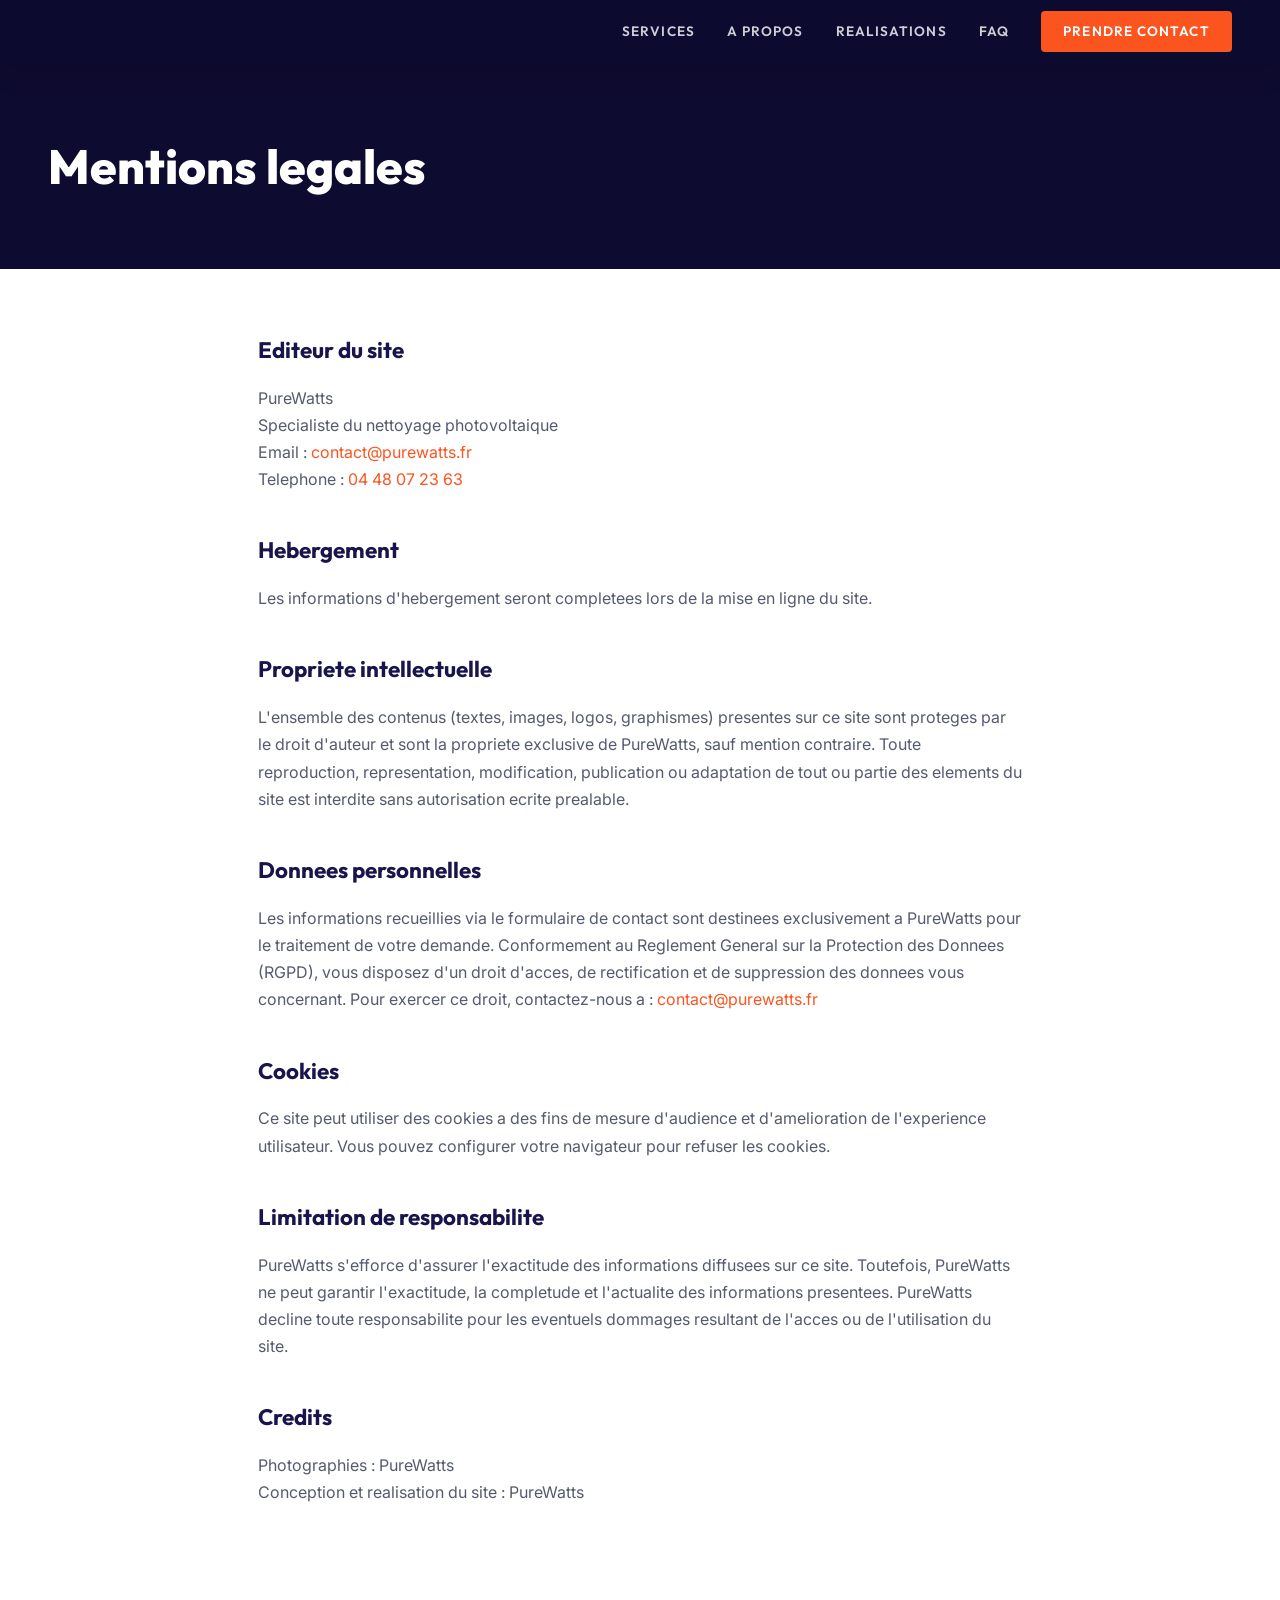
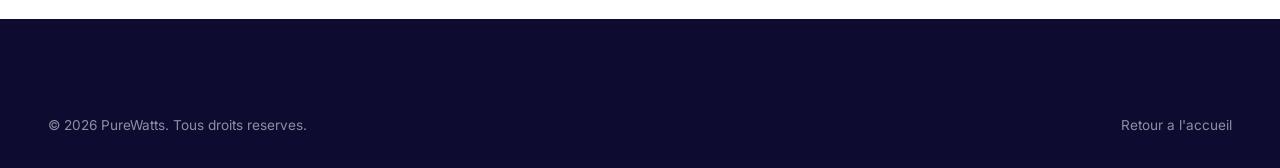
==== mentions-legales.html @ 39a07a25 "Initial commit: PureWatts site with optimized images - HTML/CSS/JS static site - Images converted to" ====
<!DOCTYPE html>
<html lang="fr">
<head>
    <meta charset="UTF-8">
    <meta name="viewport" content="width=device-width, initial-scale=1.0">
    <title>Mentions legales | PureWatts</title>
    <link rel="preconnect" href="https://fonts.googleapis.com">
    <link rel="preconnect" href="https://fonts.gstatic.com" crossorigin>
    <link href="https://fonts.googleapis.com/css2?family=Inter:wght@300;400;500;600;700&family=Outfit:wght@400;500;600;700;800;900&display=swap" rel="stylesheet">
    <link rel="stylesheet" href="assets/css/style.css">
    <style>
        .legal-hero { background: var(--navy-deep); padding: 8rem 0 4rem; color: var(--white); }
        .legal-hero h1 { font-family: var(--font-heading); font-size: clamp(2rem, 4vw, 3rem); font-weight: 800; }
        .legal-content { padding: 4rem 0 6rem; }
        .legal-content h2 { font-family: var(--font-heading); font-size: 1.4rem; font-weight: 700; color: var(--navy); margin: 2.5rem 0 1rem; }
        .legal-content h2:first-of-type { margin-top: 0; }
        .legal-content p { color: var(--text-muted); line-height: 1.7; margin-bottom: 1rem; }
        .legal-content a { color: var(--orange); }
        .legal-content a:hover { text-decoration: underline; }
    </style>
</head>
<body>
    <nav class="navbar scrolled" id="navbar">
        <div class="nav-inner">
            <a href="index.html" class="nav-logo">
                <svg width="160" height="40" viewBox="0 0 2500 600" xmlns="http://www.w3.org/2000/svg">
                    <g transform="matrix(4.166667,0,0,4.166667,0,0)">
                        <g transform="matrix(1,0,0,1,291.2968,328.3406)">
                            <path d="M0,14.184L-0.269,18.318L-0.309,18.993L-5.127,99.678C-5.176,99.67 -5.232,99.67 -5.281,99.662C-5.786,99.588 -6.282,99.507 -6.779,99.426C-7.275,99.344 -7.771,99.255 -8.26,99.157C-8.569,99.1 -8.878,99.035 -9.187,98.97C-9.48,98.913 -9.773,98.848 -10.058,98.783C-10.319,98.718 -10.579,98.661 -10.839,98.588C-12.345,98.221 -13.785,97.79 -15.136,97.277C-15.152,97.269 -15.169,97.269 -15.185,97.261C-18.676,96.293 -22.102,95.113 -25.471,93.721C-36.514,89.156 -46.441,82.508 -54.986,73.963C-72.173,56.785 -81.637,33.934 -81.637,9.635C-81.637,-14.664 -72.173,-37.506 -54.986,-54.693L-24.185,-85.494L-35.456,18.318L-36.172,24.616L0,14.184Z" style="fill:#0EAAFF;fill-rule:nonzero;"/>
                        </g>
                        <g transform="matrix(1,0,0,1,351.0515,364.4168)">
                            <path d="M0,-89.223L-42.063,31.564L-46.922,45.544L-53.384,65.239L-53.595,65.239L-48.443,-7.676L-46.466,-38.436L-46.905,-38.314L-72.604,-30.892L-81.734,-28.264L-80.937,-35.27L-69.805,-135.705L-51.047,-154.462L-30.418,-133.834L-36.448,-78.099L-24.779,-81.655L0,-89.223Z" style="fill:#FB541F;fill-rule:nonzero;"/>
                        </g>
                        <g transform="matrix(1,0,0,1,310.4121,274.7074)">
                            <path d="M0,153.775L2.832,146.199L53.375,-1.174C54.246,-0.222 55.173,0.812 56.133,1.927C56.207,2 56.272,2.073 56.329,2.146C58.241,4.352 60.308,6.866 62.497,9.706C62.578,9.804 62.652,9.902 62.725,10.007C62.741,10.032 62.757,10.056 62.774,10.081C62.798,10.105 62.814,10.121 62.823,10.146C73.93,25.518 79.928,43.933 79.928,63.268C79.928,87.567 70.464,110.41 53.277,127.596C43.642,137.239 32.409,144.69 19.62,148.949C1.608,154.949 2.612,153.319 0,153.775C-0.354,154.118 0,153.775 0,153.775" style="fill:#0EAAFF;fill-rule:nonzero;"/>
                        </g>
                        <g transform="matrix(1,0,0,1,351.2712,249.9344)">
                            <path d="M0,11.287L-22.533,19.311L-19.319,-8.024L-17.284,-5.989L-15.779,-4.492L0,11.287Z" style="fill:#0EAAFF;fill-rule:nonzero;"/>
                        </g>
                        <g transform="matrix(1,0,0,1,70.4993,543.7182)">
                            <path d="M0,-59.159C3.293,-59.159 6.263,-58.402 8.828,-56.909C11.419,-55.4 13.417,-53.335 14.936,-50.596C16.45,-47.863 17.217,-44.565 17.217,-40.792C17.217,-37.084 16.445,-33.778 14.922,-30.965C13.399,-28.15 11.398,-26.031 8.806,-24.488C6.247,-22.967 3.284,-22.196 0,-22.196C-3.21,-22.196 -6.134,-22.968 -8.692,-24.49C-11.283,-26.03 -13.284,-28.148 -14.808,-30.965C-16.33,-33.776 -17.102,-37.082 -17.102,-40.792C-17.102,-44.491 -16.335,-47.75 -14.822,-50.48C-13.319,-53.191 -11.256,-55.34 -8.691,-56.865C-6.132,-58.387 -3.208,-59.159 0,-59.159M21.213,-62.562L21.213,-62.563C18.647,-65.298 15.607,-67.426 12.177,-68.886C8.761,-70.336 5.012,-71.072 1.035,-71.072C-3.088,-71.072 -6.946,-70.339 -10.43,-68.895C-13.006,-67.826 -15.362,-66.399 -17.45,-64.645C-17.494,-66.627 -18.018,-68.095 -19.049,-69.13C-20.126,-70.205 -21.682,-70.727 -23.806,-70.727C-25.087,-70.727 -26.143,-70.527 -27.035,-70.116C-28.23,-69.565 -29.106,-68.634 -29.569,-67.425C-29.892,-66.583 -30.05,-65.545 -30.05,-64.253L-30.05,5.554C-30.05,6.833 -29.849,7.89 -29.437,8.783C-28.918,9.91 -28.048,10.781 -26.921,11.302C-26.028,11.713 -24.971,11.913 -23.691,11.913C-22.414,11.913 -21.356,11.712 -20.456,11.299C-19.245,10.738 -18.362,9.765 -17.901,8.48C-17.595,7.616 -17.447,6.621 -17.447,5.439L-17.447,-16.737C-15.36,-14.962 -13.004,-13.526 -10.429,-12.459C-6.944,-11.015 -3.087,-10.283 1.035,-10.283C5.013,-10.283 8.762,-11.019 12.178,-12.47C15.6,-13.924 18.634,-16.026 21.196,-18.718C23.746,-21.394 25.767,-24.615 27.205,-28.291C28.635,-31.95 29.36,-36.04 29.36,-40.448C29.36,-44.922 28.637,-49.083 27.213,-52.814C25.779,-56.564 23.76,-59.844 21.213,-62.562" style="fill:white;fill-rule:nonzero;"/>
                        </g>
                        <g transform="matrix(1,0,0,1,157.1313,533.1284)">
                            <path d="M0,-59.485C-0.876,-59.924 -1.903,-60.137 -3.14,-60.137C-4.35,-60.137 -5.349,-59.98 -6.195,-59.656C-7.461,-59.17 -8.422,-58.21 -8.901,-56.954C-9.226,-56.113 -9.384,-55.111 -9.384,-53.893L-9.384,-26.753C-9.384,-23.565 -10.008,-20.747 -11.24,-18.378C-12.444,-16.064 -14.104,-14.325 -16.313,-13.062C-18.539,-11.791 -21.304,-11.146 -24.531,-11.146C-27.642,-11.146 -30.22,-11.771 -32.19,-13.003C-34.155,-14.231 -35.593,-15.931 -36.587,-18.203C-37.646,-20.615 -38.182,-23.492 -38.182,-26.753L-38.182,-53.779C-38.182,-54.987 -38.34,-55.988 -38.666,-56.838C-39.132,-58.046 -40.008,-58.976 -41.2,-59.527C-42.094,-59.937 -43.149,-60.137 -44.426,-60.137C-45.558,-60.137 -46.52,-59.98 -47.368,-59.656C-48.65,-59.163 -49.585,-58.228 -50.073,-56.953C-50.398,-56.11 -50.555,-55.11 -50.555,-53.893L-50.555,-26.867C-50.555,-22.62 -49.912,-18.771 -48.641,-15.427C-47.354,-12.035 -45.512,-9.104 -43.168,-6.717C-40.824,-4.329 -38.053,-2.482 -34.932,-1.226C-31.836,0.02 -28.414,0.652 -24.761,0.652C-22.278,0.652 -19.953,0.342 -17.85,-0.27C-15.749,-0.883 -13.812,-1.753 -12.093,-2.854C-11.06,-3.517 -10.072,-4.239 -9.144,-5.01C-9.113,-4.372 -9.02,-3.797 -8.86,-3.264C-8.606,-2.417 -8.186,-1.695 -7.612,-1.12C-7.038,-0.546 -6.318,-0.126 -5.471,0.127C-4.812,0.326 -4.087,0.422 -3.256,0.422C-2.015,0.422 -1.01,0.255 -0.181,-0.089C0.991,-0.578 1.872,-1.46 2.367,-2.643C2.703,-3.459 2.874,-4.412 2.874,-5.477L2.874,-53.779C2.874,-54.983 2.716,-55.984 2.39,-56.843C1.934,-58.019 1.108,-58.932 0,-59.485" style="fill:white;fill-rule:nonzero;"/>
                        </g>
                        <g transform="matrix(1,0,0,1,360.4804,531.7756)">
                            <path d="M0,-57.661C-1.511,-58.104 -2.644,-58.132 -3.461,-57.748C-4.287,-57.36 -4.99,-56.395 -5.61,-54.796L-21.215,-13.528L-35.652,-54.872C-35.837,-55.513 -36.121,-56.051 -36.494,-56.473C-36.864,-56.888 -37.311,-57.218 -37.825,-57.453C-38.348,-57.689 -39.033,-57.803 -39.919,-57.803C-40.707,-57.803 -41.385,-57.688 -41.937,-57.459C-42.516,-57.218 -42.983,-56.848 -43.325,-56.36C-43.633,-55.92 -43.91,-55.369 -44.175,-54.665L-58.619,-13.876L-74.227,-55.034C-74.771,-56.484 -75.406,-57.337 -76.169,-57.643C-76.897,-57.934 -77.979,-57.862 -79.483,-57.42C-80.361,-57.156 -81.061,-56.792 -81.562,-56.336C-82.112,-55.835 -82.416,-55.243 -82.467,-54.579C-82.516,-53.971 -82.368,-53.206 -82.01,-52.227L-62.633,-2.482C-62.457,-1.773 -62.235,-1.224 -61.954,-0.803C-61.648,-0.344 -61.211,-0.007 -60.653,0.198C-60.155,0.379 -59.504,0.471 -58.72,0.471C-58.017,0.471 -57.407,0.379 -56.903,0.196C-56.345,-0.01 -55.886,-0.389 -55.539,-0.933C-55.239,-1.404 -54.959,-1.984 -54.702,-2.671L-39.919,-45.404L-25.13,-2.657C-24.871,-1.965 -24.599,-1.401 -24.298,-0.932C-23.951,-0.388 -23.491,-0.008 -22.931,0.198C-22.432,0.379 -21.822,0.471 -21.118,0.471C-20.415,0.471 -19.806,0.379 -19.301,0.197C-18.761,-0.003 -18.313,-0.327 -17.968,-0.77C-17.645,-1.185 -17.391,-1.713 -17.227,-2.291L2.174,-52.228C2.796,-53.835 2.908,-55.022 2.516,-55.857C2.124,-56.688 1.277,-57.295 0,-57.661" style="fill:white;fill-rule:nonzero;"/>
                        </g>
                        <g transform="matrix(1,0,0,1,417.8251,503.7692)">
                            <path d="M0,-0.121C0,4.072 -0.903,7.847 -2.684,11.098C-4.466,14.351 -6.897,16.959 -9.91,18.851C-12.912,20.739 -16.314,21.696 -20.02,21.696C-24.29,21.696 -28.102,20.754 -31.351,18.897C-34.594,17.045 -37.139,14.461 -38.915,11.219C-40.696,7.968 -41.598,4.233 -41.598,0.119C-41.598,-4.154 -40.695,-7.991 -38.914,-11.283C-37.135,-14.569 -34.625,-17.216 -31.456,-19.148C-28.288,-21.079 -24.521,-22.057 -20.261,-22.057C-16.633,-22.057 -13.247,-21.138 -10.197,-19.325C-7.143,-17.507 -4.654,-14.938 -2.799,-11.69C-0.942,-8.441 0,-4.549 0,-0.121M6.574,-28.688L6.573,-28.689C6.042,-29.027 5.313,-29.198 4.409,-29.198C2.948,-29.198 1.888,-28.78 1.257,-27.955C0.653,-27.166 0.36,-25.935 0.36,-24.191L0.36,-19.031C-1.066,-20.762 -2.617,-22.32 -4.266,-23.678C-6.342,-25.388 -8.777,-26.751 -11.503,-27.727C-14.23,-28.704 -17.539,-29.198 -21.338,-29.198C-25.234,-29.198 -28.919,-28.436 -32.291,-26.933C-35.653,-25.434 -38.654,-23.337 -41.213,-20.701C-43.77,-18.059 -45.784,-14.976 -47.199,-11.537C-48.618,-8.09 -49.338,-4.329 -49.338,-0.36C-49.338,3.768 -48.618,7.647 -47.201,11.171C-45.786,14.693 -43.793,17.836 -41.278,20.513C-38.763,23.192 -35.779,25.311 -32.41,26.812C-29.036,28.315 -25.311,29.077 -21.338,29.077C-17.044,29.077 -13.316,28.353 -10.257,26.927C-7.218,25.511 -4.705,23.82 -2.787,21.902C-1.521,20.636 -0.468,19.435 0.36,18.315L0.363,24.488C0.535,26.139 0.893,27.261 1.456,27.918C2.048,28.607 3.001,28.956 4.289,28.956C5.186,28.956 5.896,28.82 6.464,28.537C7.082,28.227 7.522,27.691 7.769,26.946C7.988,26.29 8.099,25.443 8.099,24.428L8.099,-24.191C8.099,-25.376 7.993,-26.294 7.773,-26.997C7.533,-27.765 7.131,-28.333 6.574,-28.688" style="fill:white;fill-rule:nonzero;"/>
                        </g>
                        <g transform="matrix(1,0,0,1,467.7238,511.4317)">
                            <path d="M0,-34.966L-0.004,-34.967C-0.6,-35.194 -1.352,-35.304 -2.314,-35.304L-14.781,-35.125L-14.781,-52.451C-14.781,-53.429 -14.919,-54.18 -15.201,-54.745C-15.505,-55.353 -15.992,-55.789 -16.65,-56.043C-17.236,-56.267 -18.01,-56.381 -18.95,-56.381C-19.848,-56.381 -20.559,-56.243 -21.124,-55.961C-21.736,-55.655 -22.173,-55.168 -22.423,-54.513C-22.651,-53.921 -22.761,-53.129 -22.761,-52.091L-22.761,-35.151L-29.608,-35.304C-31.042,-35.304 -32.066,-35.024 -32.738,-34.447C-33.429,-33.856 -33.778,-32.862 -33.778,-31.494C-33.778,-30.053 -33.493,-29.044 -32.907,-28.409C-32.309,-27.76 -31.309,-27.445 -29.835,-27.445L-22.761,-27.6L-22.761,2.995C-22.761,6.386 -22.432,9.278 -21.781,11.592C-21.116,13.967 -19.97,15.892 -18.378,17.316C-16.803,18.728 -14.728,19.779 -12.211,20.438C-9.735,21.086 -6.645,21.415 -3.025,21.415C-2.084,21.415 -1.31,21.302 -0.72,21.076C-0.066,20.823 0.42,20.387 0.725,19.779C1.008,19.214 1.146,18.464 1.146,17.485C1.146,16.506 1.008,15.755 0.725,15.191C0.42,14.582 -0.066,14.146 -0.722,13.892C-1.318,13.665 -2.11,13.554 -3.144,13.554C-5.355,13.554 -7.264,13.455 -8.82,13.26C-10.303,13.076 -11.476,12.653 -12.308,12.001C-13.128,11.359 -13.747,10.348 -14.147,8.997C-14.568,7.582 -14.781,5.643 -14.781,3.233L-14.781,-27.625L-2.066,-27.445C-1.099,-27.445 -0.36,-27.557 0.189,-27.787C0.816,-28.046 1.266,-28.518 1.527,-29.192C1.751,-29.778 1.864,-30.553 1.864,-31.494C1.864,-32.38 1.723,-33.111 1.443,-33.668C1.14,-34.276 0.654,-34.712 0,-34.966" style="fill:white;fill-rule:nonzero;"/>
                        </g>
                        <g transform="matrix(1,0,0,1,507.4839,511.4317)">
                            <path d="M0,-34.966L-0.004,-34.967C-0.598,-35.194 -1.352,-35.304 -2.314,-35.304L-14.781,-35.125L-14.781,-52.451C-14.781,-53.429 -14.918,-54.179 -15.201,-54.745C-15.505,-55.353 -15.992,-55.789 -16.65,-56.043C-17.244,-56.27 -17.998,-56.381 -18.95,-56.381C-19.848,-56.381 -20.559,-56.243 -21.124,-55.961C-21.736,-55.655 -22.173,-55.168 -22.423,-54.514C-22.65,-53.922 -22.761,-53.13 -22.761,-52.091L-22.761,-35.151L-29.608,-35.304C-31.042,-35.304 -32.066,-35.024 -32.738,-34.447C-33.429,-33.856 -33.778,-32.862 -33.778,-31.494C-33.778,-30.053 -33.493,-29.044 -32.907,-28.409C-32.309,-27.76 -31.309,-27.445 -29.835,-27.445L-22.761,-27.6L-22.761,2.995C-22.761,6.386 -22.432,9.278 -21.781,11.593C-21.115,13.967 -19.969,15.892 -18.378,17.316C-16.803,18.728 -14.728,19.779 -12.211,20.438C-9.735,21.086 -6.645,21.415 -3.024,21.415C-2.071,21.415 -1.318,21.305 -0.719,21.076C-0.065,20.822 0.421,20.386 0.725,19.779C1.008,19.214 1.146,18.464 1.146,17.485C1.146,16.506 1.008,15.755 0.725,15.191C0.421,14.583 -0.065,14.147 -0.722,13.892C-1.318,13.665 -2.11,13.554 -3.143,13.554C-5.355,13.554 -7.264,13.455 -8.82,13.26C-10.302,13.076 -11.475,12.653 -12.308,12.001C-13.127,11.36 -13.746,10.349 -14.147,8.997C-14.568,7.582 -14.781,5.643 -14.781,3.233L-14.781,-27.625L-2.066,-27.445C-1.099,-27.445 -0.36,-27.557 0.19,-27.787C0.818,-28.047 1.267,-28.519 1.527,-29.192C1.754,-29.785 1.865,-30.538 1.865,-31.494C1.865,-32.378 1.723,-33.109 1.444,-33.669C1.14,-34.276 0.654,-34.713 0,-34.966" style="fill:white;fill-rule:nonzero;"/>
                        </g>
                        <g transform="matrix(1,0,0,1,557.5434,499.0502)">
                            <path d="M0,9.676C-1.322,7.615 -3.056,5.922 -5.156,4.645C-7.222,3.39 -9.542,2.363 -12.053,1.592C-14.492,0.845 -16.956,0.138 -19.368,-0.507C-21.045,-0.986 -22.651,-1.468 -24.143,-1.939C-25.619,-2.405 -26.911,-2.953 -27.983,-3.567C-29.027,-4.162 -29.874,-4.894 -30.5,-5.744C-31.1,-6.555 -31.404,-7.588 -31.404,-8.814C-31.404,-10.52 -30.937,-12.039 -30.015,-13.329C-29.085,-14.629 -27.738,-15.651 -26.013,-16.364C-24.255,-17.09 -22.233,-17.459 -20.005,-17.459C-18.472,-17.459 -16.972,-17.264 -15.547,-16.88C-14.116,-16.492 -12.707,-15.924 -11.36,-15.193C-10.019,-14.464 -8.714,-13.469 -7.48,-12.239C-6.471,-11.227 -5.46,-10.794 -4.471,-10.938C-3.54,-11.078 -2.659,-11.604 -1.831,-12.525C-1.099,-13.443 -0.775,-14.351 -0.871,-15.225C-0.969,-16.094 -1.538,-16.996 -2.593,-17.964C-3.658,-19.028 -4.843,-19.962 -6.113,-20.742C-7.377,-21.515 -8.736,-22.194 -10.152,-22.761C-11.58,-23.332 -13.129,-23.766 -14.757,-24.051C-16.384,-24.335 -18.15,-24.479 -20.005,-24.479C-23.742,-24.479 -27.086,-23.817 -29.946,-22.511C-32.82,-21.197 -35.095,-19.359 -36.705,-17.047C-38.324,-14.722 -39.144,-11.952 -39.144,-8.814C-39.144,-6.079 -38.569,-3.799 -37.436,-2.035C-36.31,-0.286 -34.815,1.146 -32.994,2.221C-31.203,3.279 -29.166,4.164 -26.942,4.85C-24.731,5.534 -22.485,6.161 -20.273,6.713C-18.763,7.112 -17.258,7.534 -15.799,7.965C-14.358,8.395 -13.017,8.908 -11.815,9.488C-10.628,10.063 -9.56,10.742 -8.639,11.507C-7.752,12.248 -7.036,13.171 -6.514,14.249C-5.996,15.324 -5.733,16.59 -5.733,18.01C-5.733,20.777 -6.977,22.91 -9.536,24.529C-12.141,26.178 -15.623,27.014 -19.886,27.014C-20.964,27.014 -22.137,26.896 -23.372,26.665C-24.611,26.432 -25.868,26.079 -27.108,25.615C-28.345,25.151 -29.522,24.583 -30.604,23.924C-31.665,23.282 -32.548,22.573 -33.238,21.808C-34.61,20.349 -35.729,19.55 -36.659,19.361C-37.652,19.161 -38.665,19.611 -39.671,20.69C-40.29,21.145 -40.723,21.66 -40.956,22.219C-41.218,22.846 -41.197,23.521 -40.893,24.224C-40.639,24.82 -40.217,25.54 -39.62,26.39C-38.707,27.553 -37.491,28.625 -36.005,29.573C-34.536,30.512 -32.911,31.335 -31.175,32.019C-29.425,32.71 -27.578,33.244 -25.683,33.606C-23.785,33.97 -21.875,34.155 -20.005,34.155C-13.687,34.155 -8.397,32.669 -4.282,29.737C-0.109,26.76 2.007,22.735 2.007,17.771C2.007,14.484 1.332,11.76 0,9.676" style="fill:white;fill-rule:nonzero;"/>
                        </g>
                    </g>
                </svg>
            </a>
            <div class="nav-links">
                <a href="index.html#services">Services</a>
                <a href="index.html#apropos">A propos</a>
                <a href="index.html#portfolio">Realisations</a>
                <a href="index.html#faq">FAQ</a>
                <a href="index.html#contact" class="nav-cta">Prendre contact</a>
            </div>
        </div>
    </nav>

    <section class="legal-hero">
        <div class="container">
            <h1>Mentions legales</h1>
        </div>
    </section>

    <section class="legal-content">
        <div class="container container--narrow">
            <h2>Editeur du site</h2>
            <p>PureWatts<br>
            Specialiste du nettoyage photovoltaique<br>
            Email : <a href="mailto:contact@purewatts.fr">contact@purewatts.fr</a><br>
            Telephone : <a href="tel:0448072363">04 48 07 23 63</a></p>

            <h2>Hebergement</h2>
            <p>Les informations d'hebergement seront completees lors de la mise en ligne du site.</p>

            <h2>Propriete intellectuelle</h2>
            <p>L'ensemble des contenus (textes, images, logos, graphismes) presentes sur ce site sont proteges par le droit d'auteur et sont la propriete exclusive de PureWatts, sauf mention contraire. Toute reproduction, representation, modification, publication ou adaptation de tout ou partie des elements du site est interdite sans autorisation ecrite prealable.</p>

            <h2>Donnees personnelles</h2>
            <p>Les informations recueillies via le formulaire de contact sont destinees exclusivement a PureWatts pour le traitement de votre demande. Conformement au Reglement General sur la Protection des Donnees (RGPD), vous disposez d'un droit d'acces, de rectification et de suppression des donnees vous concernant. Pour exercer ce droit, contactez-nous a : <a href="mailto:contact@purewatts.fr">contact@purewatts.fr</a></p>

            <h2>Cookies</h2>
            <p>Ce site peut utiliser des cookies a des fins de mesure d'audience et d'amelioration de l'experience utilisateur. Vous pouvez configurer votre navigateur pour refuser les cookies.</p>

            <h2>Limitation de responsabilite</h2>
            <p>PureWatts s'efforce d'assurer l'exactitude des informations diffusees sur ce site. Toutefois, PureWatts ne peut garantir l'exactitude, la completude et l'actualite des informations presentees. PureWatts decline toute responsabilite pour les eventuels dommages resultant de l'acces ou de l'utilisation du site.</p>

            <h2>Credits</h2>
            <p>Photographies : PureWatts<br>
            Conception et realisation du site : PureWatts</p>
        </div>
    </section>

    <footer class="footer">
        <div class="container">
            <div class="footer-bottom" style="border-top: none; padding-top: 0;">
                <p>&copy; 2026 PureWatts. Tous droits reserves.</p>
                <a href="index.html">Retour a l'accueil</a>
            </div>
        </div>
    </footer>
</body>
</html>
---- assets/css/style.css ----
/* ==========================================
   PUREWATTS - DESIGN SYSTEM
   Primary: #19144C | Secondary: #FB541F
   Accent: #0EAAFF | Bold + Dynamic
   ========================================== */

:root {
    --navy: #19144C;
    --navy-deep: #0E0B30;
    --orange: #FB541F;
    --orange-hover: #e04510;
    --blue: #0EAAFF;
    --white: #FFFFFF;
    --off-white: #F5F6FA;
    --gray-100: #E8EAF0;
    --gray-200: #C9CDD8;
    --gray-400: #8B90A0;
    --gray-600: #555A6E;
    --gray-800: #2A2D3A;
    --text: #0F1029;
    --text-muted: #555A6E;
    --font-heading: 'Outfit', sans-serif;
    --font-body: 'Inter', sans-serif;
    --ease: cubic-bezier(0.19, 1, 0.22, 1);
    --ease-out: cubic-bezier(0.16, 1, 0.3, 1);
}

/* ========== RESET ========== */
*, *::before, *::after { box-sizing: border-box; margin: 0; padding: 0; }
html { scroll-behavior: smooth; -webkit-font-smoothing: antialiased; -moz-osx-font-smoothing: grayscale; }
body { font-family: var(--font-body); font-size: 16px; line-height: 1.6; color: var(--text); background: var(--white); overflow-x: hidden; }
img { max-width: 100%; height: auto; display: block; }
a { text-decoration: none; color: inherit; transition: color 0.25s ease; }
button { border: none; background: none; cursor: pointer; font-family: inherit; }
ul { list-style: none; }
input, select, textarea { font-family: inherit; font-size: inherit; }

/* ========== UTILITIES ========== */
.container { max-width: 1280px; margin: 0 auto; padding: 0 clamp(1.5rem, 4vw, 3rem); }
.container--narrow { max-width: 860px; }

.section { padding: clamp(5rem, 10vw, 10rem) 0; }
.section-dark { background: var(--navy-deep); color: var(--white); }
.section-light { background: var(--off-white); }
.section-navy { background: var(--navy); color: var(--white); }

.section-header { max-width: 700px; margin-bottom: clamp(3rem, 6vw, 5rem); }
.section-header--center { max-width: 700px; margin-left: auto; margin-right: auto; text-align: center; }
.section-tag { display: inline-block; font-family: var(--font-heading); font-size: 0.8rem; font-weight: 700; text-transform: uppercase; letter-spacing: 0.15em; color: var(--orange); margin-bottom: 1rem; }
.section-title { font-family: var(--font-heading); font-size: clamp(2rem, 4.5vw, 3.5rem); font-weight: 800; line-height: 1.1; margin-bottom: 1.25rem; }
.section-title em { font-style: normal; color: var(--orange); }
.section-dark .section-title em, .section-navy .section-title em { color: var(--blue); }
.section-desc { font-size: 1.1rem; line-height: 1.7; color: var(--text-muted); max-width: 600px; }
.section-dark .section-desc { color: var(--gray-200); }

/* ========== BUTTONS ========== */
.btn { display: inline-flex; align-items: center; justify-content: center; gap: 0.5rem; font-family: var(--font-heading); font-weight: 600; font-size: 0.95rem; padding: 1rem 2rem; border-radius: 4px; transition: all 0.3s var(--ease); cursor: pointer; text-transform: uppercase; letter-spacing: 0.05em; }
.btn-primary { background: var(--orange); color: var(--white); }
.btn-primary:hover { background: var(--orange-hover); transform: translateY(-2px); box-shadow: 0 10px 30px rgba(251, 84, 31, 0.3); }
.btn-ghost { border: 2px solid rgba(255,255,255,0.4); color: var(--white); backdrop-filter: blur(4px); }
.btn-ghost:hover { border-color: var(--white); background: rgba(255,255,255,0.1); }
.btn-lg { padding: 1.2rem 2.5rem; font-size: 1rem; }
.btn-full { width: 100%; }

/* ========== NAVBAR ========== */
.navbar { position: fixed; top: 0; left: 0; right: 0; z-index: 1000; padding: 1rem 0; transition: all 0.4s var(--ease); }
.navbar.scrolled { background: rgba(14, 11, 48, 0.95); backdrop-filter: blur(20px); padding: 0.6rem 0; box-shadow: 0 4px 30px rgba(0,0,0,0.2); }
.nav-inner { max-width: 1280px; margin: 0 auto; padding: 0 clamp(1.5rem, 4vw, 3rem); display: flex; align-items: center; justify-content: space-between; }
.nav-logo svg { height: 36px; width: auto; }
.nav-links { display: flex; align-items: center; gap: 2rem; }
.nav-links a { font-family: var(--font-heading); font-size: 0.85rem; font-weight: 600; color: rgba(255,255,255,0.8); text-transform: uppercase; letter-spacing: 0.08em; transition: color 0.25s ease; position: relative; }
.nav-links a:hover { color: var(--white); }
.nav-links a::after { content: ''; position: absolute; bottom: -4px; left: 0; width: 0; height: 2px; background: var(--orange); transition: width 0.3s var(--ease); }
.nav-links a:hover::after { width: 100%; }
.nav-cta { background: var(--orange) !important; color: var(--white) !important; padding: 0.6rem 1.4rem !important; border-radius: 4px; }
.nav-cta::after { display: none !important; }
.nav-cta:hover { background: var(--orange-hover) !important; }

.nav-burger { display: none; width: 30px; height: 24px; position: relative; flex-direction: column; justify-content: space-between; }
.nav-burger span { display: block; width: 100%; height: 2px; background: var(--white); transition: all 0.3s ease; transform-origin: center; }
.nav-burger.active span:nth-child(1) { transform: rotate(45deg) translate(8px, 8px); }
.nav-burger.active span:nth-child(2) { opacity: 0; }
.nav-burger.active span:nth-child(3) { transform: rotate(-45deg) translate(8px, -8px); }

.mobile-menu { position: fixed; top: 0; left: 0; right: 0; bottom: 0; background: var(--navy-deep); z-index: 999; display: flex; flex-direction: column; align-items: center; justify-content: center; gap: 2rem; opacity: 0; visibility: hidden; transition: all 0.4s var(--ease); }
.mobile-menu.active { opacity: 1; visibility: visible; }
.mobile-menu a { font-family: var(--font-heading); font-size: 2rem; font-weight: 700; color: var(--white); text-transform: uppercase; letter-spacing: 0.05em; }

@media (max-width: 768px) {
    .nav-links { display: none; }
    .nav-burger { display: flex; }
}

/* ========== HERO ========== */
.hero { position: relative; min-height: 100vh; display: flex; align-items: center; overflow: hidden; }
.hero-bg { position: absolute; inset: 0; }
.hero-bg img { width: 100%; height: 100%; object-fit: cover; transform: scale(1.1); }
.hero-overlay { position: absolute; inset: 0; background: linear-gradient(135deg, rgba(14,11,48,0.85) 0%, rgba(14,11,48,0.5) 50%, rgba(14,11,48,0.3) 100%); }
.hero-content { position: relative; z-index: 2; max-width: 1280px; margin: 0 auto; padding: 0 clamp(1.5rem, 4vw, 3rem); padding-top: 6rem; }
.hero-tag { font-family: var(--font-heading); font-size: 0.8rem; font-weight: 700; text-transform: uppercase; letter-spacing: 0.2em; color: var(--orange); margin-bottom: 1.5rem; display: flex; align-items: center; gap: 1rem; }
.hero-tag::before { content: ''; width: 40px; height: 2px; background: var(--orange); }
.hero-title { font-family: var(--font-heading); font-size: clamp(2.8rem, 7vw, 6rem); font-weight: 900; line-height: 1.05; color: var(--white); margin-bottom: 1.5rem; }
.hero-title .title-line { display: block; }
.hero-title em { font-style: normal; color: var(--blue); }
.hero-sub { font-size: clamp(1rem, 1.5vw, 1.2rem); color: rgba(255,255,255,0.75); max-width: 550px; line-height: 1.7; margin-bottom: 2.5rem; }
.hero-actions { display: flex; gap: 1rem; flex-wrap: wrap; }
.hero-scroll { position: absolute; bottom: 2rem; left: 50%; transform: translateX(-50%); z-index: 2; }
.scroll-line { width: 1px; height: 60px; background: linear-gradient(to bottom, var(--orange), transparent); animation: scrollPulse 2s ease-in-out infinite; }

@keyframes scrollPulse {
    0%, 100% { opacity: 0.3; transform: scaleY(0.6); }
    50% { opacity: 1; transform: scaleY(1); }
}

/* ========== STATS BAND ========== */
.stats-band { background: var(--navy); padding: clamp(3rem, 5vw, 4rem) 0; border-bottom: 3px solid var(--orange); }
.stats-grid { display: grid; grid-template-columns: repeat(4, 1fr); gap: 2rem; text-align: center; }
.stat-item { color: var(--white); }
.stat-number { font-family: var(--font-heading); font-size: clamp(2.5rem, 5vw, 4rem); font-weight: 900; color: var(--blue); display: inline; }
.stat-suffix { font-family: var(--font-heading); font-size: clamp(1.5rem, 3vw, 2.5rem); font-weight: 900; color: var(--blue); }
.stat-label { display: block; font-size: 0.85rem; color: var(--gray-200); margin-top: 0.25rem; text-transform: uppercase; letter-spacing: 0.05em; font-weight: 500; }

@media (max-width: 768px) {
    .stats-grid { grid-template-columns: repeat(2, 1fr); gap: 2rem 1rem; }
}

/* ========== SERVICES ========== */
.services-grid { display: flex; flex-direction: column; gap: clamp(3rem, 6vw, 5rem); }
.service-card { display: grid; grid-template-columns: 1fr 1fr; gap: clamp(2rem, 4vw, 4rem); align-items: center; }
.service-card--reverse { direction: rtl; }
.service-card--reverse > * { direction: ltr; }
.service-img { position: relative; border-radius: 8px; overflow: hidden; aspect-ratio: 4/3; }
.service-img img { width: 100%; height: 100%; object-fit: cover; transition: transform 0.65s var(--ease); }
.service-card:hover .service-img img { transform: scale(1.05); }
.service-img::after { content: ''; position: absolute; inset: 0; background: linear-gradient(to top, rgba(14,11,48,0.3), transparent); }
.service-number { font-family: var(--font-heading); font-size: 4rem; font-weight: 900; color: rgba(255,255,255,0.06); line-height: 1; margin-bottom: -1rem; display: block; }
.service-content h3 { font-family: var(--font-heading); font-size: clamp(1.5rem, 3vw, 2rem); font-weight: 800; color: var(--white); margin-bottom: 1rem; }
.service-content p { color: var(--gray-200); line-height: 1.7; margin-bottom: 1.5rem; }
.service-list { display: flex; flex-direction: column; gap: 0.5rem; }
.service-list li { color: var(--gray-200); padding-left: 1.5rem; position: relative; font-size: 0.95rem; }
.service-list li::before { content: ''; position: absolute; left: 0; top: 0.6em; width: 8px; height: 2px; background: var(--orange); }

@media (max-width: 768px) {
    .service-card, .service-card--reverse { grid-template-columns: 1fr; direction: ltr; }
}

/* ========== METHOD ========== */
.method-grid { display: grid; grid-template-columns: 1fr 1fr; gap: clamp(3rem, 6vw, 6rem); align-items: center; }
.method-img-stack { position: relative; }
.method-img-1 { border-radius: 8px; width: 85%; position: relative; z-index: 1; }
.method-img-2 { border-radius: 8px; width: 55%; position: absolute; bottom: -2rem; right: 0; z-index: 2; box-shadow: 0 20px 60px rgba(0,0,0,0.15); border: 4px solid var(--white); }
.method-steps { display: flex; flex-direction: column; gap: 1.5rem; margin-top: 2rem; }
.method-step { display: flex; gap: 1.25rem; align-items: flex-start; }
.step-num { font-family: var(--font-heading); font-size: 1rem; font-weight: 800; color: var(--orange); min-width: 2.5rem; height: 2.5rem; display: flex; align-items: center; justify-content: center; border: 2px solid var(--orange); border-radius: 50%; flex-shrink: 0; }
.step-body h4 { font-family: var(--font-heading); font-size: 1.1rem; font-weight: 700; margin-bottom: 0.25rem; color: var(--navy); }
.step-body p { font-size: 0.95rem; color: var(--text-muted); line-height: 1.6; }

@media (max-width: 768px) {
    .method-grid { grid-template-columns: 1fr; }
    .method-visual { order: -1; }
}

/* ========== PARALLAX ========== */
.parallax-section { position: relative; min-height: 70vh; display: flex; align-items: center; justify-content: center; text-align: center; overflow: hidden; }
.parallax-bg { position: absolute; inset: -20%; }
.parallax-bg img { width: 100%; height: 100%; object-fit: cover; }
.parallax-section::after { content: ''; position: absolute; inset: 0; background: rgba(14,11,48,0.75); }
.parallax-content { position: relative; z-index: 2; max-width: 750px; padding: 3rem clamp(1.5rem, 4vw, 3rem); }
.parallax-title { font-family: var(--font-heading); font-size: clamp(2rem, 4vw, 3rem); font-weight: 800; color: var(--white); line-height: 1.15; margin-bottom: 1.25rem; }
.parallax-title em { font-style: normal; color: var(--blue); }
.parallax-sub { font-size: 1.1rem; color: rgba(255,255,255,0.7); line-height: 1.7; margin-bottom: 2rem; }

/* ========== ABOUT ========== */
.about-grid { display: grid; grid-template-columns: 1fr 1fr; gap: clamp(3rem, 6vw, 6rem); align-items: center; }
.about-text { font-size: 1.05rem; color: var(--text-muted); line-height: 1.7; margin-bottom: 1rem; }
.about-features { display: flex; flex-direction: column; gap: 0.75rem; margin-top: 1.5rem; }
.about-feature { display: flex; align-items: center; gap: 0.75rem; font-weight: 500; color: var(--navy); }
.about-feature svg { color: var(--orange); flex-shrink: 0; }
.about-visual { position: relative; border-radius: 8px; overflow: hidden; }
.about-visual img { width: 100%; height: auto; border-radius: 8px; }
.about-visual::after { content: ''; position: absolute; bottom: 0; left: 0; right: 0; height: 40%; background: linear-gradient(to top, rgba(14,11,48,0.2), transparent); border-radius: 0 0 8px 8px; }

@media (max-width: 768px) {
    .about-grid { grid-template-columns: 1fr; }
}

/* ========== CLIENTS ========== */
.clients-grid { display: grid; grid-template-columns: repeat(4, 1fr); gap: 1.5rem; }
.client-type { background: rgba(255,255,255,0.05); border: 1px solid rgba(255,255,255,0.08); border-radius: 8px; padding: 2rem 1.5rem; text-align: center; transition: all 0.3s var(--ease); cursor: default; }
.client-type:hover { background: rgba(255,255,255,0.1); border-color: var(--blue); transform: translateY(-4px); }
.client-type svg { color: var(--blue); margin: 0 auto 1rem; }
.client-type h4 { font-family: var(--font-heading); font-size: 0.9rem; font-weight: 700; text-transform: uppercase; letter-spacing: 0.05em; }

@media (max-width: 768px) {
    .clients-grid { grid-template-columns: repeat(2, 1fr); gap: 1rem; }
}

/* ========== PORTFOLIO ========== */
.portfolio-grid { display: grid; grid-template-columns: repeat(4, 1fr); grid-auto-rows: 280px; gap: 1rem; }
.portfolio-item { position: relative; border-radius: 8px; overflow: hidden; cursor: pointer; }
.portfolio-item--large { grid-column: span 2; grid-row: span 2; }
.portfolio-item img { width: 100%; height: 100%; object-fit: cover; transition: transform 0.65s var(--ease); }
.portfolio-item:hover img { transform: scale(1.08); }
.portfolio-overlay { position: absolute; inset: 0; background: linear-gradient(to top, rgba(14,11,48,0.8), transparent 60%); display: flex; align-items: flex-end; padding: 1.5rem; opacity: 0; transition: opacity 0.35s ease; }
.portfolio-item:hover .portfolio-overlay { opacity: 1; }
.portfolio-overlay span { font-family: var(--font-heading); font-weight: 700; color: var(--white); font-size: 1rem; text-transform: uppercase; letter-spacing: 0.05em; }

@media (max-width: 1024px) {
    .portfolio-grid { grid-template-columns: repeat(2, 1fr); grid-auto-rows: 220px; }
}
@media (max-width: 500px) {
    .portfolio-grid { grid-template-columns: 1fr; grid-auto-rows: 250px; }
    .portfolio-item--large { grid-column: span 1; grid-row: span 1; }
}

/* ========== BEFORE/AFTER ========== */
.ba-grid { max-width: 800px; margin: 0 auto; }
.ba-slider { position: relative; overflow: hidden; border-radius: 8px; aspect-ratio: 16/10; cursor: col-resize; user-select: none; }
.ba-slider img { position: absolute; inset: 0; width: 100%; height: 100%; object-fit: cover; }
.ba-after { clip-path: inset(0 50% 0 0); }
.ba-handle { position: absolute; top: 0; bottom: 0; left: 50%; transform: translateX(-50%); width: 4px; z-index: 10; pointer-events: none; }
.ba-handle-line { position: absolute; inset: 0; background: var(--white); width: 3px; margin: 0 auto; }
.ba-handle-circle { position: absolute; top: 50%; left: 50%; transform: translate(-50%, -50%); width: 48px; height: 48px; border-radius: 50%; background: var(--white); display: flex; align-items: center; justify-content: center; box-shadow: 0 4px 20px rgba(0,0,0,0.3); }
.ba-handle-circle svg { color: var(--navy); }
.ba-slider::before, .ba-slider::after { position: absolute; top: 1rem; font-family: var(--font-heading); font-size: 0.75rem; font-weight: 700; text-transform: uppercase; letter-spacing: 0.1em; color: var(--white); background: rgba(14,11,48,0.7); padding: 0.4rem 0.8rem; border-radius: 4px; z-index: 5; pointer-events: none; }
.ba-slider::before { content: attr(data-before); left: 1rem; }
.ba-slider::after { content: attr(data-after); right: 1rem; }

/* ========== FAQ ========== */
.faq-list { display: flex; flex-direction: column; gap: 0; }
.faq-item { border-bottom: 1px solid var(--gray-100); }
.faq-question { width: 100%; display: flex; align-items: center; justify-content: space-between; gap: 1rem; padding: 1.5rem 0; text-align: left; font-family: var(--font-heading); font-size: 1.05rem; font-weight: 700; color: var(--navy); cursor: pointer; transition: color 0.25s ease; }
.faq-question:hover { color: var(--orange); }
.faq-question svg { flex-shrink: 0; transition: transform 0.3s ease; color: var(--orange); }
.faq-item.active .faq-question svg { transform: rotate(45deg); }
.faq-answer { max-height: 0; overflow: hidden; transition: max-height 0.4s var(--ease), padding 0.4s var(--ease); }
.faq-item.active .faq-answer { max-height: 300px; padding-bottom: 1.5rem; }
.faq-answer p { color: var(--text-muted); line-height: 1.7; font-size: 0.95rem; }

/* ========== CTA BAND ========== */
.cta-band { position: relative; padding: clamp(5rem, 10vw, 8rem) 0; overflow: hidden; }
.cta-bg { position: absolute; inset: 0; }
.cta-bg img { width: 100%; height: 100%; object-fit: cover; }
.cta-overlay { position: absolute; inset: 0; background: rgba(14,11,48,0.8); }
.cta-content { position: relative; z-index: 2; text-align: center; max-width: 650px; margin: 0 auto; }
.cta-content h2 { font-family: var(--font-heading); font-size: clamp(2rem, 4vw, 3rem); font-weight: 800; color: var(--white); line-height: 1.15; margin-bottom: 1rem; }
.cta-content p { color: rgba(255,255,255,0.7); font-size: 1.1rem; line-height: 1.7; margin-bottom: 2rem; }

/* ========== CONTACT ========== */
.contact-grid { display: grid; grid-template-columns: 1fr 1.2fr; gap: clamp(3rem, 6vw, 6rem); align-items: start; }
.contact-text { font-size: 1.05rem; color: var(--text-muted); line-height: 1.7; margin-bottom: 2rem; }
.contact-details { display: flex; flex-direction: column; gap: 1.25rem; margin-bottom: 2rem; }
.contact-detail { display: flex; gap: 1rem; align-items: flex-start; }
.contact-detail svg { color: var(--orange); flex-shrink: 0; margin-top: 2px; }
.contact-detail strong { display: block; font-weight: 700; color: var(--navy); font-size: 0.85rem; text-transform: uppercase; letter-spacing: 0.05em; margin-bottom: 0.1rem; }
.contact-detail a, .contact-detail span { color: var(--text-muted); font-size: 0.95rem; }
.contact-detail a:hover { color: var(--orange); }
.contact-socials { display: flex; gap: 1rem; }
.contact-socials a { width: 44px; height: 44px; display: flex; align-items: center; justify-content: center; border-radius: 50%; background: var(--navy); color: var(--white); transition: all 0.25s ease; }
.contact-socials a:hover { background: var(--orange); transform: translateY(-2px); }

.contact-form-wrapper { background: var(--white); border-radius: 12px; padding: clamp(2rem, 4vw, 3rem); box-shadow: 0 20px 60px rgba(0,0,0,0.06); }
.form-row { display: grid; grid-template-columns: 1fr 1fr; gap: 1rem; }
.form-group { margin-bottom: 1.25rem; }
.form-group label { display: block; font-family: var(--font-heading); font-size: 0.8rem; font-weight: 700; text-transform: uppercase; letter-spacing: 0.05em; color: var(--navy); margin-bottom: 0.5rem; }
.form-group input, .form-group select, .form-group textarea { width: 100%; padding: 0.85rem 1rem; border: 2px solid var(--gray-100); border-radius: 6px; font-size: 0.95rem; color: var(--text); background: var(--off-white); transition: border-color 0.25s ease, box-shadow 0.25s ease; }
.form-group input:focus, .form-group select:focus, .form-group textarea:focus { outline: none; border-color: var(--blue); box-shadow: 0 0 0 4px rgba(14,170,255,0.1); }
.form-group input::placeholder, .form-group textarea::placeholder { color: var(--gray-400); }
.form-group select { appearance: none; background-image: url("data:image/svg+xml,%3Csvg width='12' height='8' viewBox='0 0 12 8' fill='none' xmlns='http://www.w3.org/2000/svg'%3E%3Cpath d='M1 1L6 6L11 1' stroke='%23555A6E' stroke-width='2'/%3E%3C/svg%3E"); background-repeat: no-repeat; background-position: right 1rem center; cursor: pointer; }
.form-group textarea { resize: vertical; min-height: 120px; }

@media (max-width: 768px) {
    .contact-grid { grid-template-columns: 1fr; }
    .form-row { grid-template-columns: 1fr; }
}

/* ========== FOOTER ========== */
.footer { background: var(--navy-deep); color: var(--white); padding: clamp(4rem, 8vw, 6rem) 0 2rem; }
.footer-grid { display: grid; grid-template-columns: 2fr 1fr 1fr 1fr; gap: 3rem; margin-bottom: 3rem; }
.footer-brand p { color: var(--gray-400); margin-top: 1rem; font-size: 0.9rem; line-height: 1.6; max-width: 280px; }
.footer-brand svg { height: 32px; width: auto; }
.footer-links h4 { font-family: var(--font-heading); font-size: 0.8rem; font-weight: 700; text-transform: uppercase; letter-spacing: 0.1em; color: var(--gray-200); margin-bottom: 1.25rem; }
.footer-links a { display: block; color: var(--gray-400); font-size: 0.9rem; margin-bottom: 0.6rem; transition: color 0.25s ease; }
.footer-links a:hover { color: var(--orange); }
.footer-socials { display: flex; gap: 0.75rem; margin-top: 0.5rem; }
.footer-socials a { color: var(--gray-400); transition: color 0.25s ease; }
.footer-socials a:hover { color: var(--blue); }
.footer-bottom { border-top: 1px solid rgba(255,255,255,0.08); padding-top: 2rem; display: flex; justify-content: space-between; align-items: center; font-size: 0.85rem; color: var(--gray-400); }
.footer-bottom a { color: var(--gray-400); }
.footer-bottom a:hover { color: var(--white); }

@media (max-width: 768px) {
    .footer-grid { grid-template-columns: 1fr 1fr; gap: 2rem; }
    .footer-bottom { flex-direction: column; gap: 0.5rem; text-align: center; }
}
@media (max-width: 500px) {
    .footer-grid { grid-template-columns: 1fr; }
}

/* ========== ANIMATIONS ========== */
.reveal-up { opacity: 0; transform: translateY(40px); transition: opacity 0.8s var(--ease-out), transform 0.8s var(--ease-out); }
.reveal-up.revealed { opacity: 1; transform: translateY(0); }

@media (prefers-reduced-motion: reduce) {
    .reveal-up { opacity: 1; transform: none; transition: none; }
    .scroll-line { animation: none; }
    .hero-bg img { transform: none; }
}
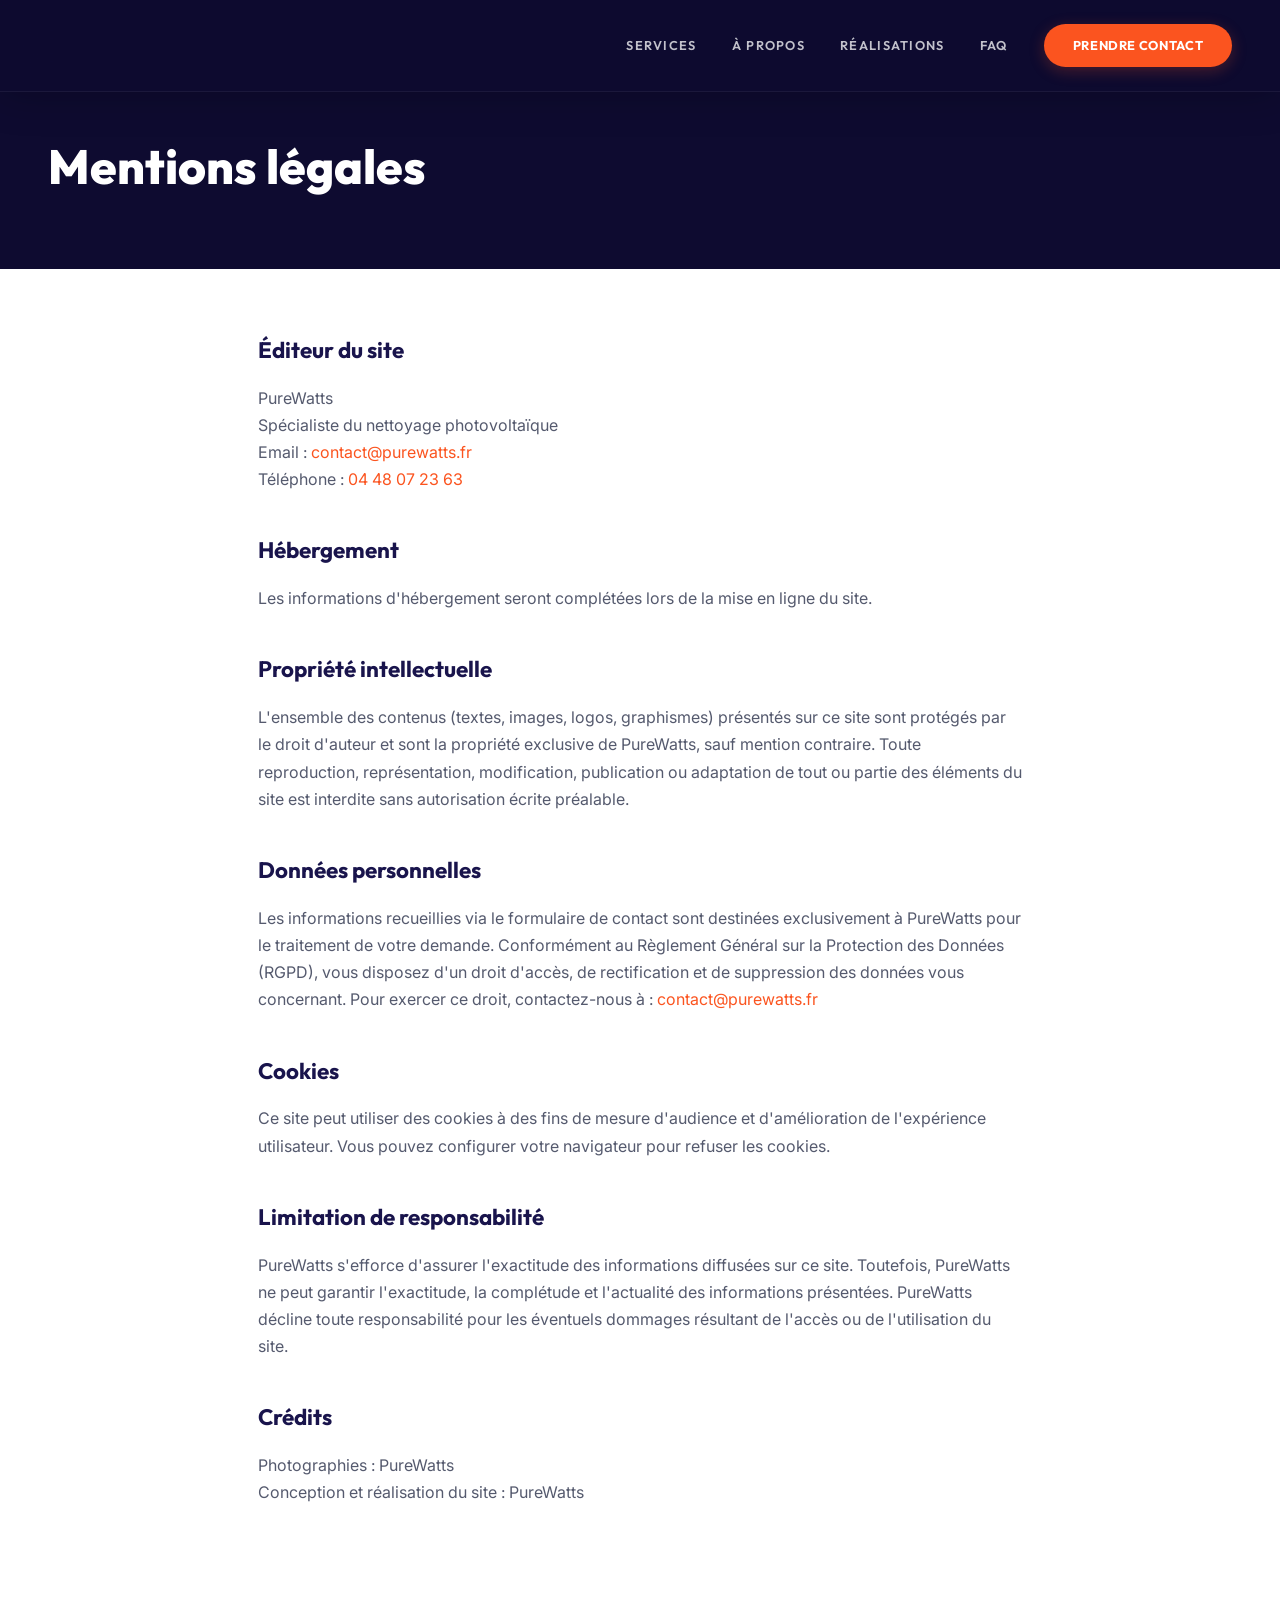
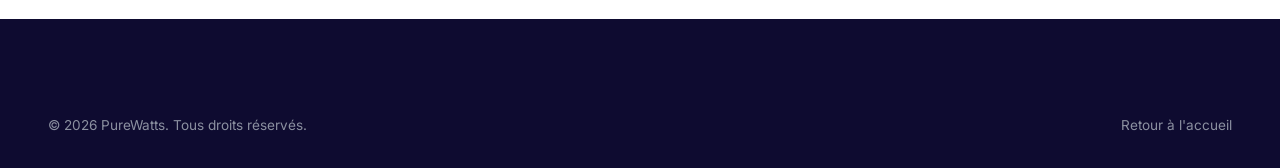
==== commit da86fe92: "Fix French copy, stabilize hero visibility, and update social links" ====
--- a/mentions-legales.html
+++ b/mentions-legales.html
@@ -3,7 +3,7 @@
 <head>
     <meta charset="UTF-8">
     <meta name="viewport" content="width=device-width, initial-scale=1.0">
-    <title>Mentions legales | PureWatts</title>
+    <title>Mentions légales | PureWatts</title>
     <link rel="preconnect" href="https://fonts.googleapis.com">
     <link rel="preconnect" href="https://fonts.gstatic.com" crossorigin>
     <link href="https://fonts.googleapis.com/css2?family=Inter:wght@300;400;500;600;700&family=Outfit:wght@400;500;600;700;800;900&display=swap" rel="stylesheet">
@@ -63,8 +63,8 @@
             </a>
             <div class="nav-links">
                 <a href="index.html#services">Services</a>
-                <a href="index.html#apropos">A propos</a>
-                <a href="index.html#portfolio">Realisations</a>
+                <a href="index.html#apropos">À propos</a>
+                <a href="index.html#portfolio">Réalisations</a>
                 <a href="index.html#faq">FAQ</a>
                 <a href="index.html#contact" class="nav-cta">Prendre contact</a>
             </div>
@@ -73,46 +73,46 @@
 
     <section class="legal-hero">
         <div class="container">
-            <h1>Mentions legales</h1>
+            <h1>Mentions légales</h1>
         </div>
     </section>
 
     <section class="legal-content">
         <div class="container container--narrow">
-            <h2>Editeur du site</h2>
+            <h2>Éditeur du site</h2>
             <p>PureWatts<br>
-            Specialiste du nettoyage photovoltaique<br>
+            Spécialiste du nettoyage photovoltaïque<br>
             Email : <a href="mailto:contact@purewatts.fr">contact@purewatts.fr</a><br>
-            Telephone : <a href="tel:0448072363">04 48 07 23 63</a></p>
+            Téléphone : <a href="tel:0448072363">04 48 07 23 63</a></p>
 
-            <h2>Hebergement</h2>
-            <p>Les informations d'hebergement seront completees lors de la mise en ligne du site.</p>
+            <h2>Hébergement</h2>
+            <p>Les informations d'hébergement seront complétées lors de la mise en ligne du site.</p>
 
-            <h2>Propriete intellectuelle</h2>
-            <p>L'ensemble des contenus (textes, images, logos, graphismes) presentes sur ce site sont proteges par le droit d'auteur et sont la propriete exclusive de PureWatts, sauf mention contraire. Toute reproduction, representation, modification, publication ou adaptation de tout ou partie des elements du site est interdite sans autorisation ecrite prealable.</p>
+            <h2>Propriété intellectuelle</h2>
+            <p>L'ensemble des contenus (textes, images, logos, graphismes) présentés sur ce site sont protégés par le droit d'auteur et sont la propriété exclusive de PureWatts, sauf mention contraire. Toute reproduction, représentation, modification, publication ou adaptation de tout ou partie des éléments du site est interdite sans autorisation écrite préalable.</p>
 
-            <h2>Donnees personnelles</h2>
-            <p>Les informations recueillies via le formulaire de contact sont destinees exclusivement a PureWatts pour le traitement de votre demande. Conformement au Reglement General sur la Protection des Donnees (RGPD), vous disposez d'un droit d'acces, de rectification et de suppression des donnees vous concernant. Pour exercer ce droit, contactez-nous a : <a href="mailto:contact@purewatts.fr">contact@purewatts.fr</a></p>
+            <h2>Données personnelles</h2>
+            <p>Les informations recueillies via le formulaire de contact sont destinées exclusivement à PureWatts pour le traitement de votre demande. Conformément au Règlement Général sur la Protection des Données (RGPD), vous disposez d'un droit d'accès, de rectification et de suppression des données vous concernant. Pour exercer ce droit, contactez-nous à : <a href="mailto:contact@purewatts.fr">contact@purewatts.fr</a></p>
 
             <h2>Cookies</h2>
-            <p>Ce site peut utiliser des cookies a des fins de mesure d'audience et d'amelioration de l'experience utilisateur. Vous pouvez configurer votre navigateur pour refuser les cookies.</p>
+            <p>Ce site peut utiliser des cookies à des fins de mesure d'audience et d'amélioration de l'expérience utilisateur. Vous pouvez configurer votre navigateur pour refuser les cookies.</p>
 
-            <h2>Limitation de responsabilite</h2>
-            <p>PureWatts s'efforce d'assurer l'exactitude des informations diffusees sur ce site. Toutefois, PureWatts ne peut garantir l'exactitude, la completude et l'actualite des informations presentees. PureWatts decline toute responsabilite pour les eventuels dommages resultant de l'acces ou de l'utilisation du site.</p>
+            <h2>Limitation de responsabilité</h2>
+            <p>PureWatts s'efforce d'assurer l'exactitude des informations diffusées sur ce site. Toutefois, PureWatts ne peut garantir l'exactitude, la complétude et l'actualité des informations présentées. PureWatts décline toute responsabilité pour les éventuels dommages résultant de l'accès ou de l'utilisation du site.</p>
 
-            <h2>Credits</h2>
+            <h2>Crédits</h2>
             <p>Photographies : PureWatts<br>
-            Conception et realisation du site : PureWatts</p>
+            Conception et réalisation du site : PureWatts</p>
         </div>
     </section>
 
     <footer class="footer">
         <div class="container">
             <div class="footer-bottom" style="border-top: none; padding-top: 0;">
-                <p>&copy; 2026 PureWatts. Tous droits reserves.</p>
-                <a href="index.html">Retour a l'accueil</a>
+                <p>&copy; 2026 PureWatts. Tous droits réservés.</p>
+                <a href="index.html">Retour à l'accueil</a>
             </div>
         </div>
     </footer>
 </body>
-</html>+</html>
--- a/assets/css/style.css
+++ b/assets/css/style.css
@@ -26,283 +26,1469 @@
 }
 
 /* ========== RESET ========== */
-*, *::before, *::after { box-sizing: border-box; margin: 0; padding: 0; }
-html { scroll-behavior: smooth; -webkit-font-smoothing: antialiased; -moz-osx-font-smoothing: grayscale; }
-body { font-family: var(--font-body); font-size: 16px; line-height: 1.6; color: var(--text); background: var(--white); overflow-x: hidden; }
-img { max-width: 100%; height: auto; display: block; }
-a { text-decoration: none; color: inherit; transition: color 0.25s ease; }
-button { border: none; background: none; cursor: pointer; font-family: inherit; }
-ul { list-style: none; }
-input, select, textarea { font-family: inherit; font-size: inherit; }
+*,
+*::before,
+*::after {
+    box-sizing: border-box;
+    margin: 0;
+    padding: 0;
+}
+
+html {
+    scroll-behavior: smooth;
+    -webkit-font-smoothing: antialiased;
+    -moz-osx-font-smoothing: grayscale;
+}
+
+body {
+    font-family: var(--font-body);
+    font-size: 16px;
+    line-height: 1.6;
+    color: var(--text);
+    background: var(--white);
+    overflow-x: hidden;
+}
+
+img {
+    max-width: 100%;
+    height: auto;
+    display: block;
+}
+
+a {
+    text-decoration: none;
+    color: inherit;
+    transition: color 0.25s ease;
+}
+
+button {
+    border: none;
+    background: none;
+    cursor: pointer;
+    font-family: inherit;
+}
+
+ul {
+    list-style: none;
+}
+
+input,
+select,
+textarea {
+    font-family: inherit;
+    font-size: inherit;
+}
 
 /* ========== UTILITIES ========== */
-.container { max-width: 1280px; margin: 0 auto; padding: 0 clamp(1.5rem, 4vw, 3rem); }
-.container--narrow { max-width: 860px; }
-
-.section { padding: clamp(5rem, 10vw, 10rem) 0; }
-.section-dark { background: var(--navy-deep); color: var(--white); }
-.section-light { background: var(--off-white); }
-.section-navy { background: var(--navy); color: var(--white); }
-
-.section-header { max-width: 700px; margin-bottom: clamp(3rem, 6vw, 5rem); }
-.section-header--center { max-width: 700px; margin-left: auto; margin-right: auto; text-align: center; }
-.section-tag { display: inline-block; font-family: var(--font-heading); font-size: 0.8rem; font-weight: 700; text-transform: uppercase; letter-spacing: 0.15em; color: var(--orange); margin-bottom: 1rem; }
-.section-title { font-family: var(--font-heading); font-size: clamp(2rem, 4.5vw, 3.5rem); font-weight: 800; line-height: 1.1; margin-bottom: 1.25rem; }
-.section-title em { font-style: normal; color: var(--orange); }
-.section-dark .section-title em, .section-navy .section-title em { color: var(--blue); }
-.section-desc { font-size: 1.1rem; line-height: 1.7; color: var(--text-muted); max-width: 600px; }
-.section-dark .section-desc { color: var(--gray-200); }
+.container {
+    max-width: 1280px;
+    margin: 0 auto;
+    padding: 0 clamp(1.5rem, 4vw, 3rem);
+}
+
+.container--narrow {
+    max-width: 860px;
+}
+
+.section {
+    padding: clamp(5rem, 10vw, 10rem) 0;
+}
+
+.section-dark {
+    background: var(--navy-deep);
+    color: var(--white);
+}
+
+.section-light {
+    background: var(--off-white);
+}
+
+.section-navy {
+    background: var(--navy);
+    color: var(--white);
+}
+
+.section-header {
+    max-width: 700px;
+    margin-bottom: clamp(3rem, 6vw, 5rem);
+}
+
+.section-header--center {
+    max-width: 700px;
+    margin-left: auto;
+    margin-right: auto;
+    text-align: center;
+}
+
+.section-tag {
+    display: inline-block;
+    font-family: var(--font-heading);
+    font-size: 0.8rem;
+    font-weight: 700;
+    text-transform: uppercase;
+    letter-spacing: 0.15em;
+    color: var(--orange);
+    margin-bottom: 1rem;
+}
+
+.section-title {
+    font-family: var(--font-heading);
+    font-size: clamp(2rem, 4.5vw, 3.5rem);
+    font-weight: 800;
+    line-height: 1.1;
+    margin-bottom: 1.25rem;
+}
+
+.section-title em {
+    font-style: normal;
+    color: var(--orange);
+}
+
+.section-dark .section-title em,
+.section-navy .section-title em {
+    color: var(--blue);
+}
+
+.section-desc {
+    font-size: 1.1rem;
+    line-height: 1.7;
+    color: var(--text-muted);
+    max-width: 600px;
+}
+
+.section-dark .section-desc {
+    color: var(--gray-200);
+}
 
 /* ========== BUTTONS ========== */
-.btn { display: inline-flex; align-items: center; justify-content: center; gap: 0.5rem; font-family: var(--font-heading); font-weight: 600; font-size: 0.95rem; padding: 1rem 2rem; border-radius: 4px; transition: all 0.3s var(--ease); cursor: pointer; text-transform: uppercase; letter-spacing: 0.05em; }
-.btn-primary { background: var(--orange); color: var(--white); }
-.btn-primary:hover { background: var(--orange-hover); transform: translateY(-2px); box-shadow: 0 10px 30px rgba(251, 84, 31, 0.3); }
-.btn-ghost { border: 2px solid rgba(255,255,255,0.4); color: var(--white); backdrop-filter: blur(4px); }
-.btn-ghost:hover { border-color: var(--white); background: rgba(255,255,255,0.1); }
-.btn-lg { padding: 1.2rem 2.5rem; font-size: 1rem; }
-.btn-full { width: 100%; }
+.btn {
+    display: inline-flex;
+    align-items: center;
+    justify-content: center;
+    gap: 0.5rem;
+    font-family: var(--font-heading);
+    font-weight: 600;
+    font-size: 0.95rem;
+    padding: 1rem 2rem;
+    border-radius: 4px;
+    transition: all 0.3s var(--ease);
+    cursor: pointer;
+    text-transform: uppercase;
+    letter-spacing: 0.05em;
+}
+
+.btn-primary {
+    background: var(--orange);
+    color: var(--white);
+}
+
+.btn-primary:hover {
+    background: var(--orange-hover);
+    transform: translateY(-2px);
+    box-shadow: 0 10px 30px rgba(251, 84, 31, 0.3);
+}
+
+.btn-ghost {
+    border: 2px solid rgba(255, 255, 255, 0.4);
+    color: var(--white);
+    backdrop-filter: blur(4px);
+}
+
+.btn-ghost:hover {
+    border-color: var(--white);
+    background: rgba(255, 255, 255, 0.1);
+}
+
+.btn-lg {
+    padding: 1.2rem 2.5rem;
+    font-size: 1rem;
+}
+
+.btn-full {
+    width: 100%;
+}
 
 /* ========== NAVBAR ========== */
-.navbar { position: fixed; top: 0; left: 0; right: 0; z-index: 1000; padding: 1rem 0; transition: all 0.4s var(--ease); }
-.navbar.scrolled { background: rgba(14, 11, 48, 0.95); backdrop-filter: blur(20px); padding: 0.6rem 0; box-shadow: 0 4px 30px rgba(0,0,0,0.2); }
-.nav-inner { max-width: 1280px; margin: 0 auto; padding: 0 clamp(1.5rem, 4vw, 3rem); display: flex; align-items: center; justify-content: space-between; }
-.nav-logo svg { height: 36px; width: auto; }
-.nav-links { display: flex; align-items: center; gap: 2rem; }
-.nav-links a { font-family: var(--font-heading); font-size: 0.85rem; font-weight: 600; color: rgba(255,255,255,0.8); text-transform: uppercase; letter-spacing: 0.08em; transition: color 0.25s ease; position: relative; }
-.nav-links a:hover { color: var(--white); }
-.nav-links a::after { content: ''; position: absolute; bottom: -4px; left: 0; width: 0; height: 2px; background: var(--orange); transition: width 0.3s var(--ease); }
-.nav-links a:hover::after { width: 100%; }
-.nav-cta { background: var(--orange) !important; color: var(--white) !important; padding: 0.6rem 1.4rem !important; border-radius: 4px; }
-.nav-cta::after { display: none !important; }
-.nav-cta:hover { background: var(--orange-hover) !important; }
-
-.nav-burger { display: none; width: 30px; height: 24px; position: relative; flex-direction: column; justify-content: space-between; }
-.nav-burger span { display: block; width: 100%; height: 2px; background: var(--white); transition: all 0.3s ease; transform-origin: center; }
-.nav-burger.active span:nth-child(1) { transform: rotate(45deg) translate(8px, 8px); }
-.nav-burger.active span:nth-child(2) { opacity: 0; }
-.nav-burger.active span:nth-child(3) { transform: rotate(-45deg) translate(8px, -8px); }
-
-.mobile-menu { position: fixed; top: 0; left: 0; right: 0; bottom: 0; background: var(--navy-deep); z-index: 999; display: flex; flex-direction: column; align-items: center; justify-content: center; gap: 2rem; opacity: 0; visibility: hidden; transition: all 0.4s var(--ease); }
-.mobile-menu.active { opacity: 1; visibility: visible; }
-.mobile-menu a { font-family: var(--font-heading); font-size: 2rem; font-weight: 700; color: var(--white); text-transform: uppercase; letter-spacing: 0.05em; }
+.navbar {
+    position: fixed;
+    top: 0;
+    left: 0;
+    right: 0;
+    z-index: 1000;
+    padding: 1.1rem 0;
+    transition: all 0.5s var(--ease);
+    background: linear-gradient(180deg, rgba(14, 11, 48, 0.6) 0%, transparent 100%);
+}
+
+.navbar.scrolled {
+    background: rgba(14, 11, 48, 0.92);
+    backdrop-filter: blur(24px);
+    -webkit-backdrop-filter: blur(24px);
+    padding: 0.65rem 0;
+    box-shadow: 0 2px 40px rgba(0, 0, 0, 0.25);
+    border-bottom: 1px solid rgba(255, 255, 255, 0.06);
+}
+
+.nav-inner {
+    max-width: 1280px;
+    margin: 0 auto;
+    padding: 0 clamp(1.5rem, 4vw, 3rem);
+    display: flex;
+    align-items: center;
+    justify-content: space-between;
+    height: 70px;
+}
+
+.nav-logo {
+    display: flex;
+    align-items: center;
+    flex-shrink: 0;
+}
+
+.nav-logo img {
+    height: 60px;
+    width: auto;
+    max-width: none;
+    object-fit: contain;
+    transition: opacity 0.3s ease;
+}
+
+.nav-logo:hover img {
+    opacity: 0.85;
+}
+
+.nav-links {
+    display: flex;
+    align-items: center;
+    gap: 2.2rem;
+}
+
+.nav-links a {
+    font-family: var(--font-heading);
+    font-size: 0.8rem;
+    font-weight: 600;
+    color: rgba(255, 255, 255, 0.75);
+    text-transform: uppercase;
+    letter-spacing: 0.1em;
+    transition: color 0.3s ease;
+    position: relative;
+    padding: 0.3rem 0;
+}
+
+.nav-links a:hover {
+    color: var(--white);
+}
+
+.nav-links a::after {
+    content: '';
+    position: absolute;
+    bottom: -2px;
+    left: 50%;
+    transform: translateX(-50%) scaleX(0);
+    width: 100%;
+    height: 2px;
+    background: var(--orange);
+    border-radius: 1px;
+    transition: transform 0.35s var(--ease);
+    transform-origin: center;
+}
+
+.nav-links a:hover::after {
+    transform: translateX(-50%) scaleX(1);
+}
+
+.nav-cta {
+    background: var(--orange) !important;
+    color: var(--white) !important;
+    padding: 0.7rem 1.8rem !important;
+    border-radius: 50px;
+    font-size: 0.8rem !important;
+    font-weight: 700 !important;
+    letter-spacing: 0.05em !important;
+    transition: all 0.3s var(--ease) !important;
+    box-shadow: 0 4px 15px rgba(251, 84, 31, 0.25);
+}
+
+.nav-cta::after {
+    display: none !important;
+}
+
+.nav-cta:hover {
+    background: var(--orange-hover) !important;
+    transform: translateY(-1px);
+    box-shadow: 0 4px 20px rgba(251, 84, 31, 0.35) !important;
+}
+
+.nav-burger {
+    display: none;
+    width: 28px;
+    height: 20px;
+    position: relative;
+    flex-direction: column;
+    justify-content: space-between;
+    cursor: pointer;
+}
+
+.nav-burger span {
+    display: block;
+    width: 100%;
+    height: 2px;
+    background: var(--white);
+    border-radius: 1px;
+    transition: all 0.35s var(--ease);
+    transform-origin: center;
+}
+
+.nav-burger.active span:nth-child(1) {
+    transform: rotate(45deg) translate(6px, 6px);
+}
+
+.nav-burger.active span:nth-child(2) {
+    opacity: 0;
+    transform: scaleX(0);
+}
+
+.nav-burger.active span:nth-child(3) {
+    transform: rotate(-45deg) translate(7px, -7px);
+}
+
+.mobile-menu {
+    position: fixed;
+    top: 0;
+    left: 0;
+    right: 0;
+    bottom: 0;
+    background: linear-gradient(160deg, var(--navy-deep) 0%, var(--navy) 100%);
+    z-index: 999;
+    display: flex;
+    flex-direction: column;
+    align-items: center;
+    justify-content: center;
+    gap: 1.8rem;
+    opacity: 0;
+    visibility: hidden;
+    transition: all 0.4s var(--ease);
+}
+
+.mobile-menu.active {
+    opacity: 1;
+    visibility: visible;
+}
+
+.mobile-menu a {
+    font-family: var(--font-heading);
+    font-size: 1.8rem;
+    font-weight: 700;
+    color: var(--white);
+    text-transform: uppercase;
+    letter-spacing: 0.06em;
+    transition: color 0.25s ease;
+}
+
+.mobile-menu a:hover {
+    color: var(--orange);
+}
 
 @media (max-width: 768px) {
-    .nav-links { display: none; }
-    .nav-burger { display: flex; }
+    .nav-links {
+        display: none;
+    }
+
+    .nav-burger {
+        display: flex;
+    }
+
+    .nav-logo img {
+        height: 50px;
+    }
+
+    .nav-inner {
+        height: 60px;
+    }
+
+    .navbar {
+        padding: 0.8rem 0;
+    }
+
+    .navbar.scrolled {
+        padding: 0.5rem 0;
+    }
 }
 
 /* ========== HERO ========== */
-.hero { position: relative; min-height: 100vh; display: flex; align-items: center; overflow: hidden; }
-.hero-bg { position: absolute; inset: 0; }
-.hero-bg img { width: 100%; height: 100%; object-fit: cover; transform: scale(1.1); }
-.hero-overlay { position: absolute; inset: 0; background: linear-gradient(135deg, rgba(14,11,48,0.85) 0%, rgba(14,11,48,0.5) 50%, rgba(14,11,48,0.3) 100%); }
-.hero-content { position: relative; z-index: 2; max-width: 1280px; margin: 0 auto; padding: 0 clamp(1.5rem, 4vw, 3rem); padding-top: 6rem; }
-.hero-tag { font-family: var(--font-heading); font-size: 0.8rem; font-weight: 700; text-transform: uppercase; letter-spacing: 0.2em; color: var(--orange); margin-bottom: 1.5rem; display: flex; align-items: center; gap: 1rem; }
-.hero-tag::before { content: ''; width: 40px; height: 2px; background: var(--orange); }
-.hero-title { font-family: var(--font-heading); font-size: clamp(2.8rem, 7vw, 6rem); font-weight: 900; line-height: 1.05; color: var(--white); margin-bottom: 1.5rem; }
-.hero-title .title-line { display: block; }
-.hero-title em { font-style: normal; color: var(--blue); }
-.hero-sub { font-size: clamp(1rem, 1.5vw, 1.2rem); color: rgba(255,255,255,0.75); max-width: 550px; line-height: 1.7; margin-bottom: 2.5rem; }
-.hero-actions { display: flex; gap: 1rem; flex-wrap: wrap; }
-.hero-scroll { position: absolute; bottom: 2rem; left: 50%; transform: translateX(-50%); z-index: 2; }
-.scroll-line { width: 1px; height: 60px; background: linear-gradient(to bottom, var(--orange), transparent); animation: scrollPulse 2s ease-in-out infinite; }
+.hero {
+    position: relative;
+    min-height: 100vh;
+    display: flex;
+    align-items: center;
+    overflow: hidden;
+}
+
+.hero-bg {
+    position: absolute;
+    inset: 0;
+}
+
+.hero-bg img {
+    width: 100%;
+    height: 100%;
+    object-fit: cover;
+    transform: scale(1.1);
+}
+
+.hero-overlay {
+    position: absolute;
+    inset: 0;
+    background: linear-gradient(135deg, rgba(14, 11, 48, 0.85) 0%, rgba(14, 11, 48, 0.5) 50%, rgba(14, 11, 48, 0.3) 100%);
+}
+
+.hero-content {
+    position: relative;
+    z-index: 2;
+    max-width: 1280px;
+    margin: 0 auto;
+    padding: 0 clamp(1.5rem, 4vw, 3rem);
+    padding-top: 6rem;
+}
+
+.hero-tag {
+    font-family: var(--font-heading);
+    font-size: 0.8rem;
+    font-weight: 700;
+    text-transform: uppercase;
+    letter-spacing: 0.2em;
+    color: var(--orange);
+    margin-bottom: 1.5rem;
+    display: flex;
+    align-items: center;
+    gap: 1rem;
+}
+
+.hero-tag::before {
+    content: '';
+    width: 40px;
+    height: 2px;
+    background: var(--orange);
+}
+
+.hero-title {
+    font-family: var(--font-heading);
+    font-size: clamp(2.8rem, 7vw, 6rem);
+    font-weight: 900;
+    line-height: 1.05;
+    color: var(--white);
+    margin-bottom: 1.5rem;
+}
+
+.hero-title .title-line {
+    display: block;
+}
+
+.hero-title em {
+    font-style: normal;
+    color: var(--blue);
+}
+
+.hero-sub {
+    font-size: clamp(1rem, 1.5vw, 1.2rem);
+    color: rgba(255, 255, 255, 0.75);
+    max-width: 550px;
+    line-height: 1.7;
+    margin-bottom: 2.5rem;
+}
+
+.hero-actions {
+    display: flex;
+    gap: 1rem;
+    flex-wrap: wrap;
+}
+
+.hero-scroll {
+    position: absolute;
+    bottom: 2rem;
+    left: 50%;
+    transform: translateX(-50%);
+    z-index: 2;
+}
+
+.scroll-line {
+    width: 1px;
+    height: 60px;
+    background: linear-gradient(to bottom, var(--orange), transparent);
+    animation: scrollPulse 2s ease-in-out infinite;
+}
 
 @keyframes scrollPulse {
-    0%, 100% { opacity: 0.3; transform: scaleY(0.6); }
-    50% { opacity: 1; transform: scaleY(1); }
+
+    0%,
+    100% {
+        opacity: 0.3;
+        transform: scaleY(0.6);
+    }
+
+    50% {
+        opacity: 1;
+        transform: scaleY(1);
+    }
 }
 
 /* ========== STATS BAND ========== */
-.stats-band { background: var(--navy); padding: clamp(3rem, 5vw, 4rem) 0; border-bottom: 3px solid var(--orange); }
-.stats-grid { display: grid; grid-template-columns: repeat(4, 1fr); gap: 2rem; text-align: center; }
-.stat-item { color: var(--white); }
-.stat-number { font-family: var(--font-heading); font-size: clamp(2.5rem, 5vw, 4rem); font-weight: 900; color: var(--blue); display: inline; }
-.stat-suffix { font-family: var(--font-heading); font-size: clamp(1.5rem, 3vw, 2.5rem); font-weight: 900; color: var(--blue); }
-.stat-label { display: block; font-size: 0.85rem; color: var(--gray-200); margin-top: 0.25rem; text-transform: uppercase; letter-spacing: 0.05em; font-weight: 500; }
+.stats-band {
+    background: var(--navy);
+    padding: clamp(3rem, 5vw, 4rem) 0;
+    border-bottom: 3px solid var(--orange);
+}
+
+.stats-grid {
+    display: grid;
+    grid-template-columns: repeat(4, 1fr);
+    gap: 2rem;
+    text-align: center;
+}
+
+.stat-item {
+    color: var(--white);
+}
+
+.stat-number {
+    font-family: var(--font-heading);
+    font-size: clamp(2.5rem, 5vw, 4rem);
+    font-weight: 900;
+    color: var(--blue);
+    display: inline;
+}
+
+.stat-suffix {
+    font-family: var(--font-heading);
+    font-size: clamp(1.5rem, 3vw, 2.5rem);
+    font-weight: 900;
+    color: var(--blue);
+}
+
+.stat-label {
+    display: block;
+    font-size: 0.85rem;
+    color: var(--gray-200);
+    margin-top: 0.25rem;
+    text-transform: uppercase;
+    letter-spacing: 0.05em;
+    font-weight: 500;
+}
 
 @media (max-width: 768px) {
-    .stats-grid { grid-template-columns: repeat(2, 1fr); gap: 2rem 1rem; }
+    .stats-grid {
+        grid-template-columns: repeat(2, 1fr);
+        gap: 2rem 1rem;
+    }
 }
 
 /* ========== SERVICES ========== */
-.services-grid { display: flex; flex-direction: column; gap: clamp(3rem, 6vw, 5rem); }
-.service-card { display: grid; grid-template-columns: 1fr 1fr; gap: clamp(2rem, 4vw, 4rem); align-items: center; }
-.service-card--reverse { direction: rtl; }
-.service-card--reverse > * { direction: ltr; }
-.service-img { position: relative; border-radius: 8px; overflow: hidden; aspect-ratio: 4/3; }
-.service-img img { width: 100%; height: 100%; object-fit: cover; transition: transform 0.65s var(--ease); }
-.service-card:hover .service-img img { transform: scale(1.05); }
-.service-img::after { content: ''; position: absolute; inset: 0; background: linear-gradient(to top, rgba(14,11,48,0.3), transparent); }
-.service-number { font-family: var(--font-heading); font-size: 4rem; font-weight: 900; color: rgba(255,255,255,0.06); line-height: 1; margin-bottom: -1rem; display: block; }
-.service-content h3 { font-family: var(--font-heading); font-size: clamp(1.5rem, 3vw, 2rem); font-weight: 800; color: var(--white); margin-bottom: 1rem; }
-.service-content p { color: var(--gray-200); line-height: 1.7; margin-bottom: 1.5rem; }
-.service-list { display: flex; flex-direction: column; gap: 0.5rem; }
-.service-list li { color: var(--gray-200); padding-left: 1.5rem; position: relative; font-size: 0.95rem; }
-.service-list li::before { content: ''; position: absolute; left: 0; top: 0.6em; width: 8px; height: 2px; background: var(--orange); }
+.services-grid {
+    display: flex;
+    flex-direction: column;
+    gap: clamp(3rem, 6vw, 5rem);
+}
+
+.service-card {
+    display: grid;
+    grid-template-columns: 1fr 1fr;
+    gap: clamp(2rem, 4vw, 4rem);
+    align-items: center;
+}
+
+.service-card--reverse {
+    direction: rtl;
+}
+
+.service-card--reverse>* {
+    direction: ltr;
+}
+
+.service-img {
+    position: relative;
+    border-radius: 8px;
+    overflow: hidden;
+    aspect-ratio: 4/3;
+}
+
+.service-img img {
+    width: 100%;
+    height: 100%;
+    object-fit: cover;
+    transition: transform 0.65s var(--ease);
+}
+
+.service-card:hover .service-img img {
+    transform: scale(1.05);
+}
+
+.service-img::after {
+    content: '';
+    position: absolute;
+    inset: 0;
+    background: linear-gradient(to top, rgba(14, 11, 48, 0.3), transparent);
+}
+
+.service-number {
+    font-family: var(--font-heading);
+    font-size: 4rem;
+    font-weight: 900;
+    color: rgba(255, 255, 255, 0.06);
+    line-height: 1;
+    margin-bottom: -1rem;
+    display: block;
+}
+
+.service-content h3 {
+    font-family: var(--font-heading);
+    font-size: clamp(1.5rem, 3vw, 2rem);
+    font-weight: 800;
+    color: var(--white);
+    margin-bottom: 1rem;
+}
+
+.service-content p {
+    color: var(--gray-200);
+    line-height: 1.7;
+    margin-bottom: 1.5rem;
+}
+
+.service-list {
+    display: flex;
+    flex-direction: column;
+    gap: 0.5rem;
+}
+
+.service-list li {
+    color: var(--gray-200);
+    padding-left: 1.5rem;
+    position: relative;
+    font-size: 0.95rem;
+}
+
+.service-list li::before {
+    content: '';
+    position: absolute;
+    left: 0;
+    top: 0.6em;
+    width: 8px;
+    height: 2px;
+    background: var(--orange);
+}
 
 @media (max-width: 768px) {
-    .service-card, .service-card--reverse { grid-template-columns: 1fr; direction: ltr; }
+
+    .service-card,
+    .service-card--reverse {
+        grid-template-columns: 1fr;
+        direction: ltr;
+    }
 }
 
 /* ========== METHOD ========== */
-.method-grid { display: grid; grid-template-columns: 1fr 1fr; gap: clamp(3rem, 6vw, 6rem); align-items: center; }
-.method-img-stack { position: relative; }
-.method-img-1 { border-radius: 8px; width: 85%; position: relative; z-index: 1; }
-.method-img-2 { border-radius: 8px; width: 55%; position: absolute; bottom: -2rem; right: 0; z-index: 2; box-shadow: 0 20px 60px rgba(0,0,0,0.15); border: 4px solid var(--white); }
-.method-steps { display: flex; flex-direction: column; gap: 1.5rem; margin-top: 2rem; }
-.method-step { display: flex; gap: 1.25rem; align-items: flex-start; }
-.step-num { font-family: var(--font-heading); font-size: 1rem; font-weight: 800; color: var(--orange); min-width: 2.5rem; height: 2.5rem; display: flex; align-items: center; justify-content: center; border: 2px solid var(--orange); border-radius: 50%; flex-shrink: 0; }
-.step-body h4 { font-family: var(--font-heading); font-size: 1.1rem; font-weight: 700; margin-bottom: 0.25rem; color: var(--navy); }
-.step-body p { font-size: 0.95rem; color: var(--text-muted); line-height: 1.6; }
+.method-grid {
+    display: grid;
+    grid-template-columns: 1fr 1fr;
+    gap: clamp(3rem, 6vw, 6rem);
+    align-items: center;
+}
+
+.method-img-stack {
+    position: relative;
+}
+
+.method-img-1 {
+    border-radius: 8px;
+    width: 85%;
+    position: relative;
+    z-index: 1;
+}
+
+.method-img-2 {
+    border-radius: 8px;
+    width: 55%;
+    position: absolute;
+    bottom: -2rem;
+    right: 0;
+    z-index: 2;
+    box-shadow: 0 20px 60px rgba(0, 0, 0, 0.15);
+    border: 4px solid var(--white);
+}
+
+.method-steps {
+    display: flex;
+    flex-direction: column;
+    gap: 1.5rem;
+    margin-top: 2rem;
+}
+
+.method-step {
+    display: flex;
+    gap: 1.25rem;
+    align-items: flex-start;
+}
+
+.step-num {
+    font-family: var(--font-heading);
+    font-size: 1rem;
+    font-weight: 800;
+    color: var(--orange);
+    min-width: 2.5rem;
+    height: 2.5rem;
+    display: flex;
+    align-items: center;
+    justify-content: center;
+    border: 2px solid var(--orange);
+    border-radius: 50%;
+    flex-shrink: 0;
+}
+
+.step-body h4 {
+    font-family: var(--font-heading);
+    font-size: 1.1rem;
+    font-weight: 700;
+    margin-bottom: 0.25rem;
+    color: var(--navy);
+}
+
+.step-body p {
+    font-size: 0.95rem;
+    color: var(--text-muted);
+    line-height: 1.6;
+}
 
 @media (max-width: 768px) {
-    .method-grid { grid-template-columns: 1fr; }
-    .method-visual { order: -1; }
+    .method-grid {
+        grid-template-columns: 1fr;
+    }
+
+    .method-visual {
+        order: -1;
+    }
 }
 
 /* ========== PARALLAX ========== */
-.parallax-section { position: relative; min-height: 70vh; display: flex; align-items: center; justify-content: center; text-align: center; overflow: hidden; }
-.parallax-bg { position: absolute; inset: -20%; }
-.parallax-bg img { width: 100%; height: 100%; object-fit: cover; }
-.parallax-section::after { content: ''; position: absolute; inset: 0; background: rgba(14,11,48,0.75); }
-.parallax-content { position: relative; z-index: 2; max-width: 750px; padding: 3rem clamp(1.5rem, 4vw, 3rem); }
-.parallax-title { font-family: var(--font-heading); font-size: clamp(2rem, 4vw, 3rem); font-weight: 800; color: var(--white); line-height: 1.15; margin-bottom: 1.25rem; }
-.parallax-title em { font-style: normal; color: var(--blue); }
-.parallax-sub { font-size: 1.1rem; color: rgba(255,255,255,0.7); line-height: 1.7; margin-bottom: 2rem; }
+.parallax-section {
+    position: relative;
+    min-height: 50vh;
+    display: flex;
+    align-items: center;
+    justify-content: center;
+    text-align: center;
+    overflow: hidden;
+}
+
+.parallax-bg {
+    position: absolute;
+    inset: -20%;
+}
+
+.parallax-bg img {
+    width: 100%;
+    height: 100%;
+    object-fit: cover;
+}
+
+.parallax-section::after {
+    content: '';
+    position: absolute;
+    inset: 0;
+    background: rgba(14, 11, 48, 0.75);
+}
+
+.parallax-content {
+    position: relative;
+    z-index: 2;
+    max-width: 750px;
+    padding: 3rem clamp(1.5rem, 4vw, 3rem);
+}
+
+.parallax-title {
+    font-family: var(--font-heading);
+    font-size: clamp(2rem, 4vw, 3rem);
+    font-weight: 800;
+    color: var(--white);
+    line-height: 1.15;
+    margin-bottom: 1.25rem;
+}
+
+.parallax-title em {
+    font-style: normal;
+    color: var(--blue);
+}
+
+.parallax-sub {
+    font-size: 1.1rem;
+    color: rgba(255, 255, 255, 0.7);
+    line-height: 1.7;
+    margin-bottom: 2rem;
+}
 
 /* ========== ABOUT ========== */
-.about-grid { display: grid; grid-template-columns: 1fr 1fr; gap: clamp(3rem, 6vw, 6rem); align-items: center; }
-.about-text { font-size: 1.05rem; color: var(--text-muted); line-height: 1.7; margin-bottom: 1rem; }
-.about-features { display: flex; flex-direction: column; gap: 0.75rem; margin-top: 1.5rem; }
-.about-feature { display: flex; align-items: center; gap: 0.75rem; font-weight: 500; color: var(--navy); }
-.about-feature svg { color: var(--orange); flex-shrink: 0; }
-.about-visual { position: relative; border-radius: 8px; overflow: hidden; }
-.about-visual img { width: 100%; height: auto; border-radius: 8px; }
-.about-visual::after { content: ''; position: absolute; bottom: 0; left: 0; right: 0; height: 40%; background: linear-gradient(to top, rgba(14,11,48,0.2), transparent); border-radius: 0 0 8px 8px; }
+.about-grid {
+    display: grid;
+    grid-template-columns: 1fr 1fr;
+    gap: clamp(3rem, 6vw, 6rem);
+    align-items: center;
+}
+
+.about-text {
+    font-size: 1.05rem;
+    color: var(--text-muted);
+    line-height: 1.7;
+    margin-bottom: 1rem;
+}
+
+.about-features {
+    display: flex;
+    flex-direction: column;
+    gap: 0.75rem;
+    margin-top: 1.5rem;
+}
+
+.about-feature {
+    display: flex;
+    align-items: center;
+    gap: 0.75rem;
+    font-weight: 500;
+    color: var(--navy);
+}
+
+.about-feature svg {
+    color: var(--orange);
+    flex-shrink: 0;
+}
+
+.about-visual {
+    position: relative;
+    border-radius: 8px;
+    overflow: hidden;
+}
+
+.about-visual img {
+    width: 100%;
+    height: auto;
+    border-radius: 8px;
+}
+
+.about-visual::after {
+    content: '';
+    position: absolute;
+    bottom: 0;
+    left: 0;
+    right: 0;
+    height: 40%;
+    background: linear-gradient(to top, rgba(14, 11, 48, 0.2), transparent);
+    border-radius: 0 0 8px 8px;
+}
 
 @media (max-width: 768px) {
-    .about-grid { grid-template-columns: 1fr; }
+    .about-grid {
+        grid-template-columns: 1fr;
+    }
 }
 
 /* ========== CLIENTS ========== */
-.clients-grid { display: grid; grid-template-columns: repeat(4, 1fr); gap: 1.5rem; }
-.client-type { background: rgba(255,255,255,0.05); border: 1px solid rgba(255,255,255,0.08); border-radius: 8px; padding: 2rem 1.5rem; text-align: center; transition: all 0.3s var(--ease); cursor: default; }
-.client-type:hover { background: rgba(255,255,255,0.1); border-color: var(--blue); transform: translateY(-4px); }
-.client-type svg { color: var(--blue); margin: 0 auto 1rem; }
-.client-type h4 { font-family: var(--font-heading); font-size: 0.9rem; font-weight: 700; text-transform: uppercase; letter-spacing: 0.05em; }
+.clients-grid {
+    display: grid;
+    grid-template-columns: repeat(4, 1fr);
+    gap: 1.5rem;
+}
+
+.client-type {
+    background: rgba(255, 255, 255, 0.05);
+    border: 1px solid rgba(255, 255, 255, 0.08);
+    border-radius: 8px;
+    padding: 2rem 1.5rem;
+    text-align: center;
+    transition: all 0.3s var(--ease);
+    cursor: default;
+}
+
+.client-type:hover {
+    background: rgba(255, 255, 255, 0.1);
+    border-color: var(--blue);
+    transform: translateY(-4px);
+}
+
+.client-type svg {
+    color: var(--blue);
+    margin: 0 auto 1rem;
+}
+
+.client-type h4 {
+    font-family: var(--font-heading);
+    font-size: 0.9rem;
+    font-weight: 700;
+    text-transform: uppercase;
+    letter-spacing: 0.05em;
+}
 
 @media (max-width: 768px) {
-    .clients-grid { grid-template-columns: repeat(2, 1fr); gap: 1rem; }
+    .clients-grid {
+        grid-template-columns: repeat(2, 1fr);
+        gap: 1rem;
+    }
 }
 
 /* ========== PORTFOLIO ========== */
-.portfolio-grid { display: grid; grid-template-columns: repeat(4, 1fr); grid-auto-rows: 280px; gap: 1rem; }
-.portfolio-item { position: relative; border-radius: 8px; overflow: hidden; cursor: pointer; }
-.portfolio-item--large { grid-column: span 2; grid-row: span 2; }
-.portfolio-item img { width: 100%; height: 100%; object-fit: cover; transition: transform 0.65s var(--ease); }
-.portfolio-item:hover img { transform: scale(1.08); }
-.portfolio-overlay { position: absolute; inset: 0; background: linear-gradient(to top, rgba(14,11,48,0.8), transparent 60%); display: flex; align-items: flex-end; padding: 1.5rem; opacity: 0; transition: opacity 0.35s ease; }
-.portfolio-item:hover .portfolio-overlay { opacity: 1; }
-.portfolio-overlay span { font-family: var(--font-heading); font-weight: 700; color: var(--white); font-size: 1rem; text-transform: uppercase; letter-spacing: 0.05em; }
+.portfolio-grid {
+    display: grid;
+    grid-template-columns: repeat(4, 1fr);
+    grid-auto-rows: 280px;
+    gap: 1rem;
+}
+
+.portfolio-item {
+    position: relative;
+    border-radius: 8px;
+    overflow: hidden;
+    cursor: pointer;
+}
+
+.portfolio-item--large {
+    grid-column: span 2;
+    grid-row: span 2;
+}
+
+.portfolio-item img {
+    width: 100%;
+    height: 100%;
+    object-fit: cover;
+    transition: transform 0.65s var(--ease);
+}
+
+.portfolio-item:hover img {
+    transform: scale(1.08);
+}
+
+.portfolio-overlay {
+    position: absolute;
+    inset: 0;
+    background: linear-gradient(to top, rgba(14, 11, 48, 0.8), transparent 60%);
+    display: flex;
+    align-items: flex-end;
+    padding: 1.5rem;
+    opacity: 0;
+    transition: opacity 0.35s ease;
+}
+
+.portfolio-item:hover .portfolio-overlay {
+    opacity: 1;
+}
+
+.portfolio-overlay span {
+    font-family: var(--font-heading);
+    font-weight: 700;
+    color: var(--white);
+    font-size: 1rem;
+    text-transform: uppercase;
+    letter-spacing: 0.05em;
+}
 
 @media (max-width: 1024px) {
-    .portfolio-grid { grid-template-columns: repeat(2, 1fr); grid-auto-rows: 220px; }
-}
+    .portfolio-grid {
+        grid-template-columns: repeat(2, 1fr);
+        grid-auto-rows: 220px;
+    }
+}
+
 @media (max-width: 500px) {
-    .portfolio-grid { grid-template-columns: 1fr; grid-auto-rows: 250px; }
-    .portfolio-item--large { grid-column: span 1; grid-row: span 1; }
+    .portfolio-grid {
+        grid-template-columns: 1fr;
+        grid-auto-rows: 250px;
+    }
+
+    .portfolio-item--large {
+        grid-column: span 1;
+        grid-row: span 1;
+    }
 }
 
 /* ========== BEFORE/AFTER ========== */
-.ba-grid { max-width: 800px; margin: 0 auto; }
-.ba-slider { position: relative; overflow: hidden; border-radius: 8px; aspect-ratio: 16/10; cursor: col-resize; user-select: none; }
-.ba-slider img { position: absolute; inset: 0; width: 100%; height: 100%; object-fit: cover; }
-.ba-after { clip-path: inset(0 50% 0 0); }
-.ba-handle { position: absolute; top: 0; bottom: 0; left: 50%; transform: translateX(-50%); width: 4px; z-index: 10; pointer-events: none; }
-.ba-handle-line { position: absolute; inset: 0; background: var(--white); width: 3px; margin: 0 auto; }
-.ba-handle-circle { position: absolute; top: 50%; left: 50%; transform: translate(-50%, -50%); width: 48px; height: 48px; border-radius: 50%; background: var(--white); display: flex; align-items: center; justify-content: center; box-shadow: 0 4px 20px rgba(0,0,0,0.3); }
-.ba-handle-circle svg { color: var(--navy); }
-.ba-slider::before, .ba-slider::after { position: absolute; top: 1rem; font-family: var(--font-heading); font-size: 0.75rem; font-weight: 700; text-transform: uppercase; letter-spacing: 0.1em; color: var(--white); background: rgba(14,11,48,0.7); padding: 0.4rem 0.8rem; border-radius: 4px; z-index: 5; pointer-events: none; }
-.ba-slider::before { content: attr(data-before); left: 1rem; }
-.ba-slider::after { content: attr(data-after); right: 1rem; }
+.ba-grid {
+    max-width: 800px;
+    margin: 0 auto;
+}
+
+.ba-slider {
+    position: relative;
+    overflow: hidden;
+    border-radius: 8px;
+    aspect-ratio: 16/10;
+    cursor: col-resize;
+    user-select: none;
+}
+
+.ba-slider img {
+    position: absolute;
+    inset: 0;
+    width: 100%;
+    height: 100%;
+    object-fit: cover;
+}
+
+.ba-after {
+    clip-path: inset(0 50% 0 0);
+}
+
+.ba-handle {
+    position: absolute;
+    top: 0;
+    bottom: 0;
+    left: 50%;
+    transform: translateX(-50%);
+    width: 4px;
+    z-index: 10;
+    pointer-events: none;
+}
+
+.ba-handle-line {
+    position: absolute;
+    inset: 0;
+    background: var(--white);
+    width: 3px;
+    margin: 0 auto;
+}
+
+.ba-handle-circle {
+    position: absolute;
+    top: 50%;
+    left: 50%;
+    transform: translate(-50%, -50%);
+    width: 48px;
+    height: 48px;
+    border-radius: 50%;
+    background: var(--white);
+    display: flex;
+    align-items: center;
+    justify-content: center;
+    box-shadow: 0 4px 20px rgba(0, 0, 0, 0.3);
+}
+
+.ba-handle-circle svg {
+    color: var(--navy);
+}
+
+.ba-slider::before,
+.ba-slider::after {
+    position: absolute;
+    top: 1rem;
+    font-family: var(--font-heading);
+    font-size: 0.75rem;
+    font-weight: 700;
+    text-transform: uppercase;
+    letter-spacing: 0.1em;
+    color: var(--white);
+    background: rgba(14, 11, 48, 0.7);
+    padding: 0.4rem 0.8rem;
+    border-radius: 4px;
+    z-index: 5;
+    pointer-events: none;
+}
+
+.ba-slider::before {
+    content: attr(data-before);
+    left: 1rem;
+}
+
+.ba-slider::after {
+    content: attr(data-after);
+    right: 1rem;
+}
 
 /* ========== FAQ ========== */
-.faq-list { display: flex; flex-direction: column; gap: 0; }
-.faq-item { border-bottom: 1px solid var(--gray-100); }
-.faq-question { width: 100%; display: flex; align-items: center; justify-content: space-between; gap: 1rem; padding: 1.5rem 0; text-align: left; font-family: var(--font-heading); font-size: 1.05rem; font-weight: 700; color: var(--navy); cursor: pointer; transition: color 0.25s ease; }
-.faq-question:hover { color: var(--orange); }
-.faq-question svg { flex-shrink: 0; transition: transform 0.3s ease; color: var(--orange); }
-.faq-item.active .faq-question svg { transform: rotate(45deg); }
-.faq-answer { max-height: 0; overflow: hidden; transition: max-height 0.4s var(--ease), padding 0.4s var(--ease); }
-.faq-item.active .faq-answer { max-height: 300px; padding-bottom: 1.5rem; }
-.faq-answer p { color: var(--text-muted); line-height: 1.7; font-size: 0.95rem; }
+.faq-list {
+    display: flex;
+    flex-direction: column;
+    gap: 0;
+}
+
+.faq-item {
+    border-bottom: 1px solid var(--gray-100);
+}
+
+.faq-question {
+    width: 100%;
+    display: flex;
+    align-items: center;
+    justify-content: space-between;
+    gap: 1rem;
+    padding: 1.5rem 0;
+    text-align: left;
+    font-family: var(--font-heading);
+    font-size: 1.05rem;
+    font-weight: 700;
+    color: var(--navy);
+    cursor: pointer;
+    transition: color 0.25s ease;
+}
+
+.faq-question:hover {
+    color: var(--orange);
+}
+
+.faq-question svg {
+    flex-shrink: 0;
+    transition: transform 0.3s ease;
+    color: var(--orange);
+}
+
+.faq-item.active .faq-question svg {
+    transform: rotate(45deg);
+}
+
+.faq-answer {
+    max-height: 0;
+    overflow: hidden;
+    transition: max-height 0.4s var(--ease), padding 0.4s var(--ease);
+}
+
+.faq-item.active .faq-answer {
+    max-height: 300px;
+    padding-bottom: 1.5rem;
+}
+
+.faq-answer p {
+    color: var(--text-muted);
+    line-height: 1.7;
+    font-size: 0.95rem;
+}
 
 /* ========== CTA BAND ========== */
-.cta-band { position: relative; padding: clamp(5rem, 10vw, 8rem) 0; overflow: hidden; }
-.cta-bg { position: absolute; inset: 0; }
-.cta-bg img { width: 100%; height: 100%; object-fit: cover; }
-.cta-overlay { position: absolute; inset: 0; background: rgba(14,11,48,0.8); }
-.cta-content { position: relative; z-index: 2; text-align: center; max-width: 650px; margin: 0 auto; }
-.cta-content h2 { font-family: var(--font-heading); font-size: clamp(2rem, 4vw, 3rem); font-weight: 800; color: var(--white); line-height: 1.15; margin-bottom: 1rem; }
-.cta-content p { color: rgba(255,255,255,0.7); font-size: 1.1rem; line-height: 1.7; margin-bottom: 2rem; }
+.cta-band {
+    position: relative;
+    padding: clamp(5rem, 10vw, 8rem) 0;
+    overflow: hidden;
+}
+
+.cta-bg {
+    position: absolute;
+    inset: 0;
+}
+
+.cta-bg img {
+    width: 100%;
+    height: 100%;
+    object-fit: cover;
+}
+
+.cta-overlay {
+    position: absolute;
+    inset: 0;
+    background: rgba(14, 11, 48, 0.8);
+}
+
+.cta-content {
+    position: relative;
+    z-index: 2;
+    text-align: center;
+    max-width: 650px;
+    margin: 0 auto;
+}
+
+.cta-content h2 {
+    font-family: var(--font-heading);
+    font-size: clamp(2rem, 4vw, 3rem);
+    font-weight: 800;
+    color: var(--white);
+    line-height: 1.15;
+    margin-bottom: 1rem;
+}
+
+.cta-content p {
+    color: rgba(255, 255, 255, 0.7);
+    font-size: 1.1rem;
+    line-height: 1.7;
+    margin-bottom: 2rem;
+}
 
 /* ========== CONTACT ========== */
-.contact-grid { display: grid; grid-template-columns: 1fr 1.2fr; gap: clamp(3rem, 6vw, 6rem); align-items: start; }
-.contact-text { font-size: 1.05rem; color: var(--text-muted); line-height: 1.7; margin-bottom: 2rem; }
-.contact-details { display: flex; flex-direction: column; gap: 1.25rem; margin-bottom: 2rem; }
-.contact-detail { display: flex; gap: 1rem; align-items: flex-start; }
-.contact-detail svg { color: var(--orange); flex-shrink: 0; margin-top: 2px; }
-.contact-detail strong { display: block; font-weight: 700; color: var(--navy); font-size: 0.85rem; text-transform: uppercase; letter-spacing: 0.05em; margin-bottom: 0.1rem; }
-.contact-detail a, .contact-detail span { color: var(--text-muted); font-size: 0.95rem; }
-.contact-detail a:hover { color: var(--orange); }
-.contact-socials { display: flex; gap: 1rem; }
-.contact-socials a { width: 44px; height: 44px; display: flex; align-items: center; justify-content: center; border-radius: 50%; background: var(--navy); color: var(--white); transition: all 0.25s ease; }
-.contact-socials a:hover { background: var(--orange); transform: translateY(-2px); }
-
-.contact-form-wrapper { background: var(--white); border-radius: 12px; padding: clamp(2rem, 4vw, 3rem); box-shadow: 0 20px 60px rgba(0,0,0,0.06); }
-.form-row { display: grid; grid-template-columns: 1fr 1fr; gap: 1rem; }
-.form-group { margin-bottom: 1.25rem; }
-.form-group label { display: block; font-family: var(--font-heading); font-size: 0.8rem; font-weight: 700; text-transform: uppercase; letter-spacing: 0.05em; color: var(--navy); margin-bottom: 0.5rem; }
-.form-group input, .form-group select, .form-group textarea { width: 100%; padding: 0.85rem 1rem; border: 2px solid var(--gray-100); border-radius: 6px; font-size: 0.95rem; color: var(--text); background: var(--off-white); transition: border-color 0.25s ease, box-shadow 0.25s ease; }
-.form-group input:focus, .form-group select:focus, .form-group textarea:focus { outline: none; border-color: var(--blue); box-shadow: 0 0 0 4px rgba(14,170,255,0.1); }
-.form-group input::placeholder, .form-group textarea::placeholder { color: var(--gray-400); }
-.form-group select { appearance: none; background-image: url("data:image/svg+xml,%3Csvg width='12' height='8' viewBox='0 0 12 8' fill='none' xmlns='http://www.w3.org/2000/svg'%3E%3Cpath d='M1 1L6 6L11 1' stroke='%23555A6E' stroke-width='2'/%3E%3C/svg%3E"); background-repeat: no-repeat; background-position: right 1rem center; cursor: pointer; }
-.form-group textarea { resize: vertical; min-height: 120px; }
+.contact-grid {
+    display: grid;
+    grid-template-columns: 1fr 1.2fr;
+    gap: clamp(3rem, 6vw, 6rem);
+    align-items: start;
+}
+
+.contact-text {
+    font-size: 1.05rem;
+    color: var(--text-muted);
+    line-height: 1.7;
+    margin-bottom: 2rem;
+}
+
+.contact-details {
+    display: flex;
+    flex-direction: column;
+    gap: 1.25rem;
+    margin-bottom: 2rem;
+}
+
+.contact-detail {
+    display: flex;
+    gap: 1rem;
+    align-items: flex-start;
+}
+
+.contact-detail svg {
+    color: var(--orange);
+    flex-shrink: 0;
+    margin-top: 2px;
+}
+
+.contact-detail strong {
+    display: block;
+    font-weight: 700;
+    color: var(--navy);
+    font-size: 0.85rem;
+    text-transform: uppercase;
+    letter-spacing: 0.05em;
+    margin-bottom: 0.1rem;
+}
+
+.contact-detail a,
+.contact-detail span {
+    color: var(--text-muted);
+    font-size: 0.95rem;
+}
+
+.contact-detail a:hover {
+    color: var(--orange);
+}
+
+.contact-socials {
+    display: flex;
+    gap: 1rem;
+}
+
+.contact-socials a {
+    width: 44px;
+    height: 44px;
+    display: flex;
+    align-items: center;
+    justify-content: center;
+    border-radius: 50%;
+    background: var(--navy);
+    color: var(--white);
+    transition: all 0.25s ease;
+}
+
+.contact-socials a:hover {
+    background: var(--orange);
+    transform: translateY(-2px);
+}
+
+.contact-form-wrapper {
+    background: var(--white);
+    border-radius: 12px;
+    padding: clamp(2rem, 4vw, 3rem);
+    box-shadow: 0 20px 60px rgba(0, 0, 0, 0.06);
+}
+
+.form-row {
+    display: grid;
+    grid-template-columns: 1fr 1fr;
+    gap: 1rem;
+}
+
+.form-group {
+    margin-bottom: 1.25rem;
+}
+
+.form-group label {
+    display: block;
+    font-family: var(--font-heading);
+    font-size: 0.8rem;
+    font-weight: 700;
+    text-transform: uppercase;
+    letter-spacing: 0.05em;
+    color: var(--navy);
+    margin-bottom: 0.5rem;
+}
+
+.form-group input,
+.form-group select,
+.form-group textarea {
+    width: 100%;
+    padding: 0.85rem 1rem;
+    border: 2px solid var(--gray-100);
+    border-radius: 6px;
+    font-size: 0.95rem;
+    color: var(--text);
+    background: var(--off-white);
+    transition: border-color 0.25s ease, box-shadow 0.25s ease;
+}
+
+.form-group input:focus,
+.form-group select:focus,
+.form-group textarea:focus {
+    outline: none;
+    border-color: var(--blue);
+    box-shadow: 0 0 0 4px rgba(14, 170, 255, 0.1);
+}
+
+.form-group input::placeholder,
+.form-group textarea::placeholder {
+    color: var(--gray-400);
+}
+
+.form-group select {
+    appearance: none;
+    background-image: url("data:image/svg+xml,%3Csvg width='12' height='8' viewBox='0 0 12 8' fill='none' xmlns='http://www.w3.org/2000/svg'%3E%3Cpath d='M1 1L6 6L11 1' stroke='%23555A6E' stroke-width='2'/%3E%3C/svg%3E");
+    background-repeat: no-repeat;
+    background-position: right 1rem center;
+    cursor: pointer;
+}
+
+.form-group textarea {
+    resize: vertical;
+    min-height: 120px;
+}
 
 @media (max-width: 768px) {
-    .contact-grid { grid-template-columns: 1fr; }
-    .form-row { grid-template-columns: 1fr; }
+    .contact-grid {
+        grid-template-columns: 1fr;
+    }
+
+    .form-row {
+        grid-template-columns: 1fr;
+    }
 }
 
 /* ========== FOOTER ========== */
-.footer { background: var(--navy-deep); color: var(--white); padding: clamp(4rem, 8vw, 6rem) 0 2rem; }
-.footer-grid { display: grid; grid-template-columns: 2fr 1fr 1fr 1fr; gap: 3rem; margin-bottom: 3rem; }
-.footer-brand p { color: var(--gray-400); margin-top: 1rem; font-size: 0.9rem; line-height: 1.6; max-width: 280px; }
-.footer-brand svg { height: 32px; width: auto; }
-.footer-links h4 { font-family: var(--font-heading); font-size: 0.8rem; font-weight: 700; text-transform: uppercase; letter-spacing: 0.1em; color: var(--gray-200); margin-bottom: 1.25rem; }
-.footer-links a { display: block; color: var(--gray-400); font-size: 0.9rem; margin-bottom: 0.6rem; transition: color 0.25s ease; }
-.footer-links a:hover { color: var(--orange); }
-.footer-socials { display: flex; gap: 0.75rem; margin-top: 0.5rem; }
-.footer-socials a { color: var(--gray-400); transition: color 0.25s ease; }
-.footer-socials a:hover { color: var(--blue); }
-.footer-bottom { border-top: 1px solid rgba(255,255,255,0.08); padding-top: 2rem; display: flex; justify-content: space-between; align-items: center; font-size: 0.85rem; color: var(--gray-400); }
-.footer-bottom a { color: var(--gray-400); }
-.footer-bottom a:hover { color: var(--white); }
+.footer {
+    background: var(--navy-deep);
+    color: var(--white);
+    padding: clamp(4rem, 8vw, 6rem) 0 2rem;
+}
+
+.footer-grid {
+    display: grid;
+    grid-template-columns: 2fr 1fr 1fr 1fr;
+    gap: 3rem;
+    margin-bottom: 3rem;
+}
+
+.footer-brand p {
+    color: var(--gray-400);
+    margin-top: 1rem;
+    font-size: 0.9rem;
+    line-height: 1.6;
+    max-width: 280px;
+}
+
+.footer-brand img {
+    height: 50px;
+    width: auto;
+    max-width: none;
+    object-fit: contain;
+}
+
+.footer-links h4 {
+    font-family: var(--font-heading);
+    font-size: 0.8rem;
+    font-weight: 700;
+    text-transform: uppercase;
+    letter-spacing: 0.1em;
+    color: var(--gray-200);
+    margin-bottom: 1.25rem;
+}
+
+.footer-links a {
+    display: block;
+    color: var(--gray-400);
+    font-size: 0.9rem;
+    margin-bottom: 0.6rem;
+    transition: color 0.25s ease;
+}
+
+.footer-links a:hover {
+    color: var(--orange);
+}
+
+.footer-socials {
+    display: flex;
+    gap: 0.75rem;
+    margin-top: 0.5rem;
+}
+
+.footer-socials a {
+    color: var(--gray-400);
+    transition: color 0.25s ease;
+}
+
+.footer-socials a:hover {
+    color: var(--blue);
+}
+
+.footer-bottom {
+    border-top: 1px solid rgba(255, 255, 255, 0.08);
+    padding-top: 2rem;
+    display: flex;
+    justify-content: space-between;
+    align-items: center;
+    font-size: 0.85rem;
+    color: var(--gray-400);
+}
+
+.footer-bottom a {
+    color: var(--gray-400);
+}
+
+.footer-bottom a:hover {
+    color: var(--white);
+}
 
 @media (max-width: 768px) {
-    .footer-grid { grid-template-columns: 1fr 1fr; gap: 2rem; }
-    .footer-bottom { flex-direction: column; gap: 0.5rem; text-align: center; }
-}
+    .footer-grid {
+        grid-template-columns: 1fr 1fr;
+        gap: 2rem;
+    }
+
+    .footer-bottom {
+        flex-direction: column;
+        gap: 0.5rem;
+        text-align: center;
+    }
+}
+
 @media (max-width: 500px) {
-    .footer-grid { grid-template-columns: 1fr; }
+    .footer-grid {
+        grid-template-columns: 1fr;
+    }
 }
 
 /* ========== ANIMATIONS ========== */
-.reveal-up { opacity: 0; transform: translateY(40px); transition: opacity 0.8s var(--ease-out), transform 0.8s var(--ease-out); }
-.reveal-up.revealed { opacity: 1; transform: translateY(0); }
+.reveal-up {
+    opacity: 0;
+    transform: translateY(40px);
+    transition: opacity 0.8s var(--ease-out), transform 0.8s var(--ease-out);
+}
+
+/* Keep hero text visible even if animation scripts fail to load. */
+.hero .reveal-up {
+    opacity: 1;
+    transform: none;
+}
+
+.reveal-up.revealed {
+    opacity: 1;
+    transform: translateY(0);
+}
 
 @media (prefers-reduced-motion: reduce) {
-    .reveal-up { opacity: 1; transform: none; transition: none; }
-    .scroll-line { animation: none; }
-    .hero-bg img { transform: none; }
-}
+    .reveal-up {
+        opacity: 1;
+        transform: none;
+        transition: none;
+    }
+
+    .scroll-line {
+        animation: none;
+    }
+
+    .hero-bg img {
+        transform: none;
+    }
+}
